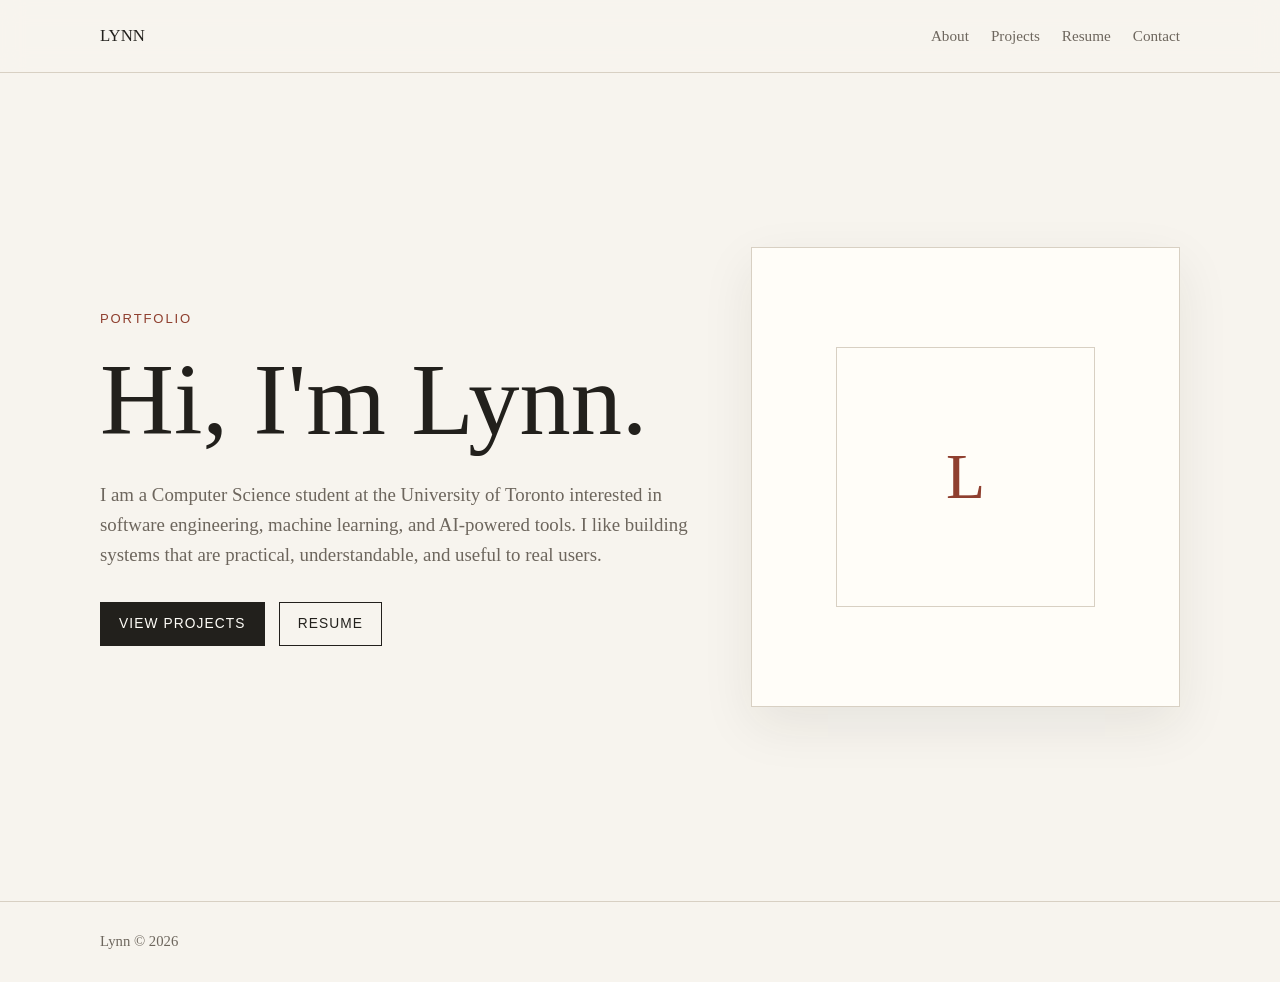
==== index.html @ ac69e5c9 "Initial portfolio site" ====
<!doctype html>
<html lang="en">
  <head>
    <meta charset="utf-8">
    <meta name="viewport" content="width=device-width, initial-scale=1">
    <title>Lynn | Portfolio</title>
    <link rel="stylesheet" href="styles.css">
  </head>
  <body>
    <header class="site-header">
      <nav class="site-shell nav" aria-label="Main navigation">
        <a class="brand" href="index.html">Lynn</a>
        <div class="nav-links">
          <a href="about.html">About</a>
          <a href="projects.html">Projects</a>
          <a href="resume.html">Resume</a>
          <a href="contact.html">Contact</a>
        </div>
      </nav>
    </header>

    <main class="site-shell hero">
      <section>
        <p class="eyebrow">Portfolio</p>
        <h1>Hi, I'm Lynn.</h1>
        <p class="lead">
          I am a Computer Science student at the University of Toronto interested in software
          engineering, machine learning, and AI-powered tools. I like building systems that are
          practical, understandable, and useful to real users.
        </p>
        <div class="hero-actions">
          <a class="button primary" href="projects.html">View Projects</a>
          <a class="button" href="resume.html">Resume</a>
        </div>
      </section>

      <aside class="portrait-panel" aria-label="Personal mark">
        <div class="portrait-mark">L</div>
      </aside>
    </main>

    <footer class="site-footer">
      <div class="site-shell">Lynn © 2026</div>
    </footer>
  </body>
</html>
---- styles.css ----
:root {
  --bg: #f7f4ee;
  --paper: #fffdf8;
  --ink: #22201c;
  --muted: #6d665d;
  --line: #d8d0c3;
  --accent: #8f3f2f;
  --accent-soft: #ead6ce;
  --shadow: 0 18px 50px rgba(34, 32, 28, 0.08);
}

* {
  box-sizing: border-box;
}

html {
  scroll-behavior: smooth;
}

body {
  margin: 0;
  background: var(--bg);
  color: var(--ink);
  font-family: Georgia, "Times New Roman", serif;
  line-height: 1.6;
}

a {
  color: inherit;
  text-decoration: none;
}

a:hover {
  color: var(--accent);
}

.site-shell {
  width: min(1080px, calc(100% - 40px));
  margin: 0 auto;
}

.site-header {
  border-bottom: 1px solid var(--line);
  background: rgba(247, 244, 238, 0.88);
  position: sticky;
  top: 0;
  z-index: 10;
  backdrop-filter: blur(12px);
}

.nav {
  display: flex;
  align-items: center;
  justify-content: space-between;
  min-height: 72px;
  gap: 24px;
}

.brand {
  font-size: 1.05rem;
  letter-spacing: 0;
  text-transform: uppercase;
}

.nav-links {
  display: flex;
  align-items: center;
  gap: 22px;
  color: var(--muted);
  font-size: 0.95rem;
}

.nav-links a[aria-current="page"] {
  color: var(--ink);
  border-bottom: 1px solid var(--accent);
}

.hero {
  min-height: calc(100vh - 72px);
  display: grid;
  grid-template-columns: 1fr 0.72fr;
  align-items: center;
  gap: 56px;
  padding: 64px 0 84px;
}

.eyebrow {
  margin: 0 0 16px;
  color: var(--accent);
  font-size: 0.82rem;
  letter-spacing: 0.14em;
  text-transform: uppercase;
  font-family: Arial, sans-serif;
}

h1,
h2,
h3 {
  line-height: 1.08;
  font-weight: 500;
  margin: 0;
}

h1 {
  font-size: clamp(3rem, 8vw, 6.7rem);
}

h2 {
  font-size: clamp(2rem, 4vw, 3.4rem);
}

h3 {
  font-size: 1.35rem;
}

p {
  margin: 0;
}

.lead {
  max-width: 620px;
  margin-top: 24px;
  color: var(--muted);
  font-size: 1.18rem;
}

.hero-actions,
.button-row {
  display: flex;
  flex-wrap: wrap;
  gap: 14px;
  margin-top: 32px;
}

.button {
  display: inline-flex;
  align-items: center;
  justify-content: center;
  min-height: 44px;
  padding: 10px 18px;
  border: 1px solid var(--ink);
  font-family: Arial, sans-serif;
  font-size: 0.86rem;
  text-transform: uppercase;
  letter-spacing: 0.08em;
}

.button.primary {
  background: var(--ink);
  color: var(--paper);
}

.button:hover {
  border-color: var(--accent);
}

.portrait-panel {
  border: 1px solid var(--line);
  background: var(--paper);
  min-height: 460px;
  display: grid;
  place-items: center;
  box-shadow: var(--shadow);
  padding: 28px;
}

.portrait-mark {
  width: min(280px, 70%);
  aspect-ratio: 1;
  border: 1px solid var(--line);
  display: grid;
  place-items: center;
  color: var(--accent);
  font-size: 4rem;
}

.page {
  padding: 74px 0 96px;
}

.page-header {
  padding: 56px 0 46px;
  border-bottom: 1px solid var(--line);
}

.page-header p {
  max-width: 700px;
  margin-top: 18px;
  color: var(--muted);
  font-size: 1.12rem;
}

.section {
  padding: 58px 0;
  border-bottom: 1px solid var(--line);
}

.section:last-child {
  border-bottom: 0;
}

.section-grid {
  display: grid;
  grid-template-columns: 220px 1fr;
  gap: 54px;
}

.section-label {
  color: var(--accent);
  font-family: Arial, sans-serif;
  font-size: 0.78rem;
  letter-spacing: 0.14em;
  text-transform: uppercase;
}

.body-copy {
  max-width: 760px;
  color: var(--muted);
  font-size: 1.08rem;
}

.body-copy p + p {
  margin-top: 18px;
}

.list {
  display: grid;
  gap: 14px;
  padding: 0;
  margin: 0;
  list-style: none;
}

.list li {
  padding-bottom: 14px;
  border-bottom: 1px solid var(--line);
}

.project-list {
  display: grid;
  gap: 24px;
}

.project-card {
  display: grid;
  grid-template-columns: 1fr auto;
  gap: 28px;
  padding: 28px;
  border: 1px solid var(--line);
  background: var(--paper);
}

.project-card p {
  margin-top: 10px;
  color: var(--muted);
}

.tags {
  display: flex;
  flex-wrap: wrap;
  gap: 8px;
  margin-top: 18px;
}

.tag {
  border: 1px solid var(--line);
  padding: 4px 9px;
  color: var(--muted);
  font-family: Arial, sans-serif;
  font-size: 0.78rem;
}

.project-link {
  color: var(--accent);
  font-family: Arial, sans-serif;
  font-size: 0.8rem;
  letter-spacing: 0.1em;
  text-transform: uppercase;
  white-space: nowrap;
}

.contact-list {
  display: grid;
  gap: 18px;
  max-width: 620px;
}

.contact-item {
  display: grid;
  grid-template-columns: 120px 1fr;
  gap: 24px;
  padding-bottom: 18px;
  border-bottom: 1px solid var(--line);
}

.contact-item span {
  color: var(--muted);
  font-family: Arial, sans-serif;
  font-size: 0.82rem;
  letter-spacing: 0.1em;
  text-transform: uppercase;
}

.contact-item a {
  font-family: Arial, sans-serif;
}

.resume-frame {
  border: 1px solid var(--line);
  background: var(--paper);
  padding: 36px;
  box-shadow: var(--shadow);
}

.resume-frame p {
  color: var(--muted);
  margin-top: 16px;
}

.site-footer {
  border-top: 1px solid var(--line);
  padding: 28px 0;
  color: var(--muted);
  font-size: 0.92rem;
}

@media (max-width: 820px) {
  .site-shell {
    width: min(100% - 28px, 1080px);
  }

  .nav {
    align-items: flex-start;
    flex-direction: column;
    padding: 18px 0;
    gap: 12px;
  }

  .nav-links {
    flex-wrap: wrap;
    gap: 12px 16px;
  }

  .hero {
    min-height: auto;
    grid-template-columns: 1fr;
    padding: 58px 0 68px;
  }

  .portrait-panel {
    min-height: 280px;
  }

  .section-grid,
  .project-card,
  .contact-item {
    grid-template-columns: 1fr;
    gap: 18px;
  }
}
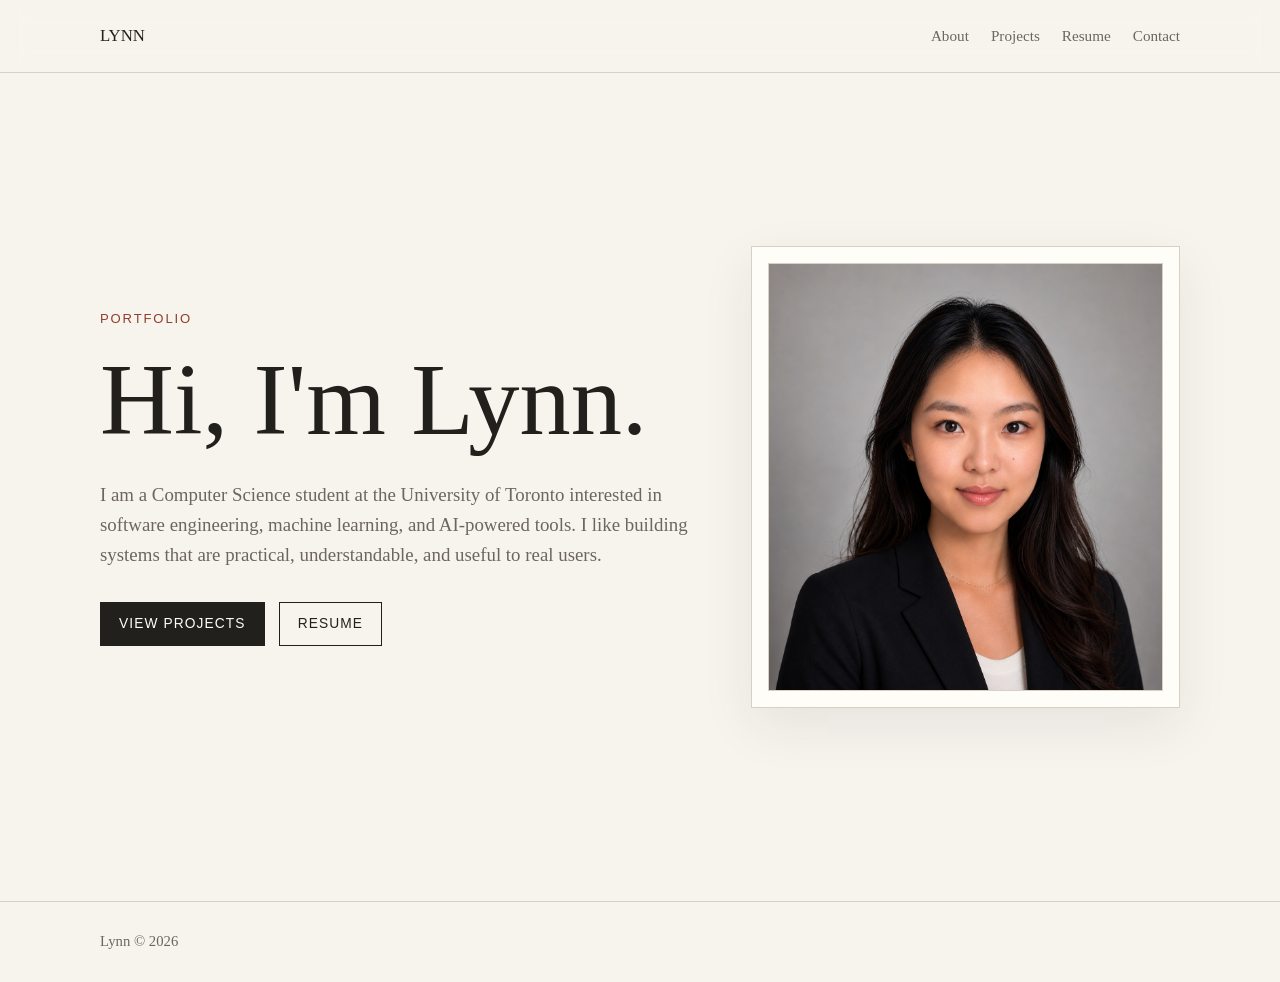
==== commit a767b239: "Update portfolio content and headshot" ====
--- a/index.html
+++ b/index.html
@@ -34,13 +34,13 @@
         </div>
       </section>
 
-      <aside class="portrait-panel" aria-label="Personal mark">
-        <div class="portrait-mark">L</div>
+      <aside class="portrait-panel" aria-label="Portrait of Lynn">
+        <img class="portrait-image" src="assets/headshot.png" alt="Lynn Fang">
       </aside>
     </main>
 
     <footer class="site-footer">
-      <div class="site-shell">Lynn © 2026</div>
+      <div class="site-shell">Lynn &copy; 2026</div>
     </footer>
   </body>
 </html>
--- a/styles.css
+++ b/styles.css
@@ -161,17 +161,34 @@
   display: grid;
   place-items: center;
   box-shadow: var(--shadow);
-  padding: 28px;
-}
-
-.portrait-mark {
-  width: min(280px, 70%);
-  aspect-ratio: 1;
-  border: 1px solid var(--line);
-  display: grid;
-  place-items: center;
-  color: var(--accent);
-  font-size: 4rem;
+  overflow: hidden;
+  padding: 16px;
+}
+
+.portrait-image {
+  width: 100%;
+  height: 100%;
+  min-height: 428px;
+  border: 1px solid var(--line);
+  object-fit: cover;
+  object-position: center top;
+}
+
+.about-profile {
+  display: grid;
+  grid-template-columns: minmax(0, 1fr) 220px;
+  align-items: start;
+  gap: 34px;
+}
+
+.profile-photo {
+  width: 100%;
+  aspect-ratio: 4 / 5;
+  border: 1px solid var(--line);
+  background: var(--paper);
+  box-shadow: var(--shadow);
+  object-fit: cover;
+  object-position: center top;
 }
 
 .page {
@@ -305,6 +322,27 @@
   font-family: Arial, sans-serif;
 }
 
+.skill-grid {
+  display: grid;
+  grid-template-columns: repeat(2, minmax(0, 1fr));
+  gap: 18px;
+}
+
+.skill-card {
+  border: 1px solid var(--line);
+  background: var(--paper);
+  padding: 24px;
+}
+
+.skill-card h2 {
+  font-size: 1.25rem;
+}
+
+.skill-card p {
+  margin-top: 10px;
+  color: var(--muted);
+}
+
 .resume-frame {
   border: 1px solid var(--line);
   background: var(--paper);
@@ -351,10 +389,26 @@
     min-height: 280px;
   }
 
+  .portrait-image {
+    min-height: 320px;
+  }
+
   .section-grid,
   .project-card,
   .contact-item {
     grid-template-columns: 1fr;
     gap: 18px;
   }
-}
+
+  .about-profile {
+    grid-template-columns: 1fr;
+  }
+
+  .profile-photo {
+    max-width: 240px;
+  }
+
+  .skill-grid {
+    grid-template-columns: 1fr;
+  }
+}
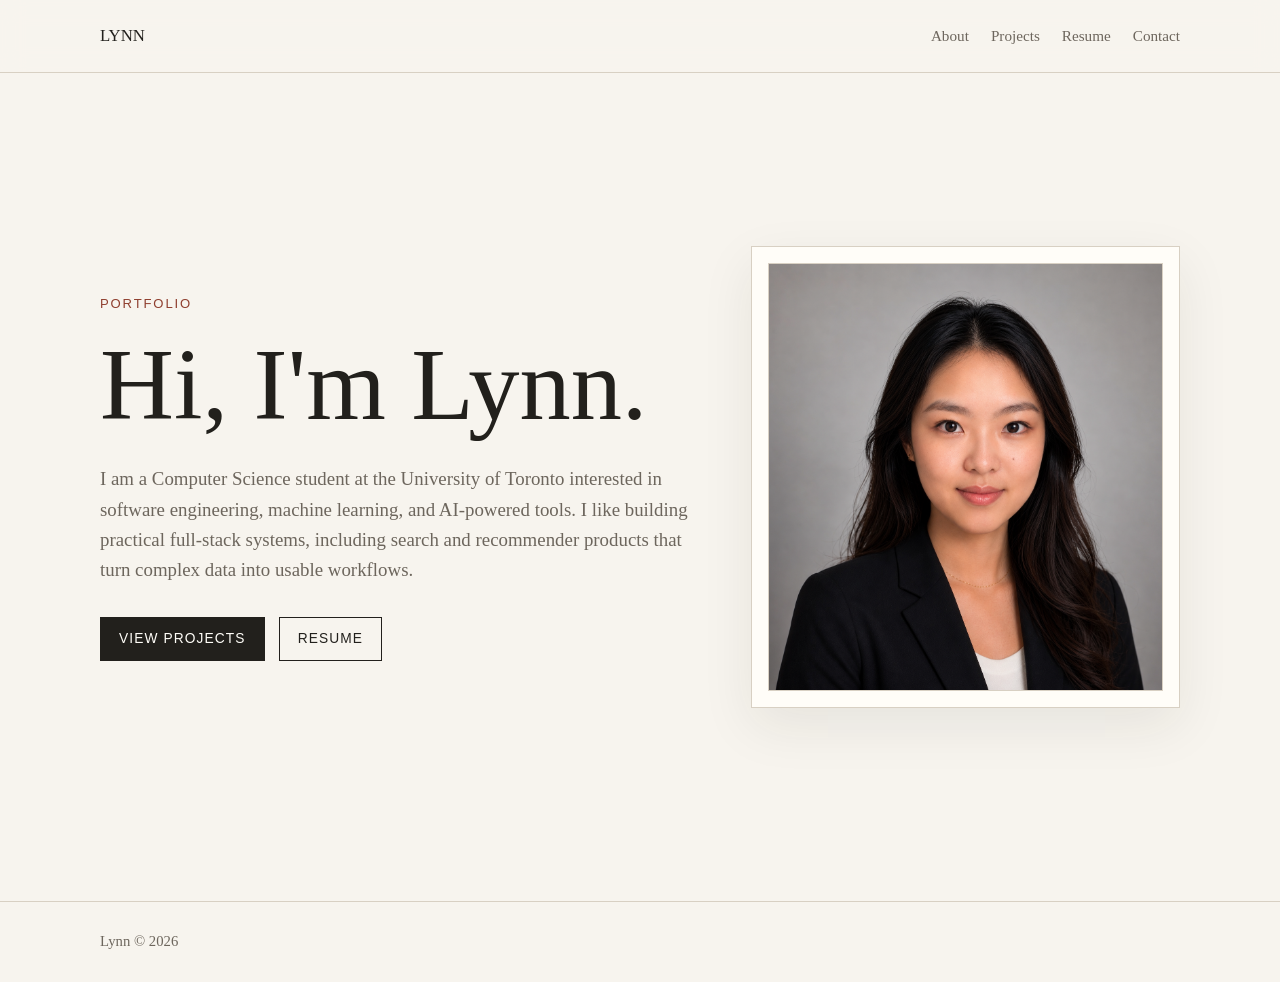
==== commit 17820c0d: "Add ResearchPath to portfolio" ====
--- a/index.html
+++ b/index.html
@@ -4,7 +4,7 @@
     <meta charset="utf-8">
     <meta name="viewport" content="width=device-width, initial-scale=1">
     <title>Lynn | Portfolio</title>
-    <link rel="stylesheet" href="styles.css">
+    <link rel="stylesheet" href="styles.css?v=20260614">
   </head>
   <body>
     <header class="site-header">
@@ -25,8 +25,9 @@
         <h1>Hi, I'm Lynn.</h1>
         <p class="lead">
           I am a Computer Science student at the University of Toronto interested in software
-          engineering, machine learning, and AI-powered tools. I like building systems that are
-          practical, understandable, and useful to real users.
+          engineering, machine learning, and AI-powered tools. I like building practical full-stack
+          systems, including search and recommender products that turn complex data into usable
+          workflows.
         </p>
         <div class="hero-actions">
           <a class="button primary" href="projects.html">View Projects</a>
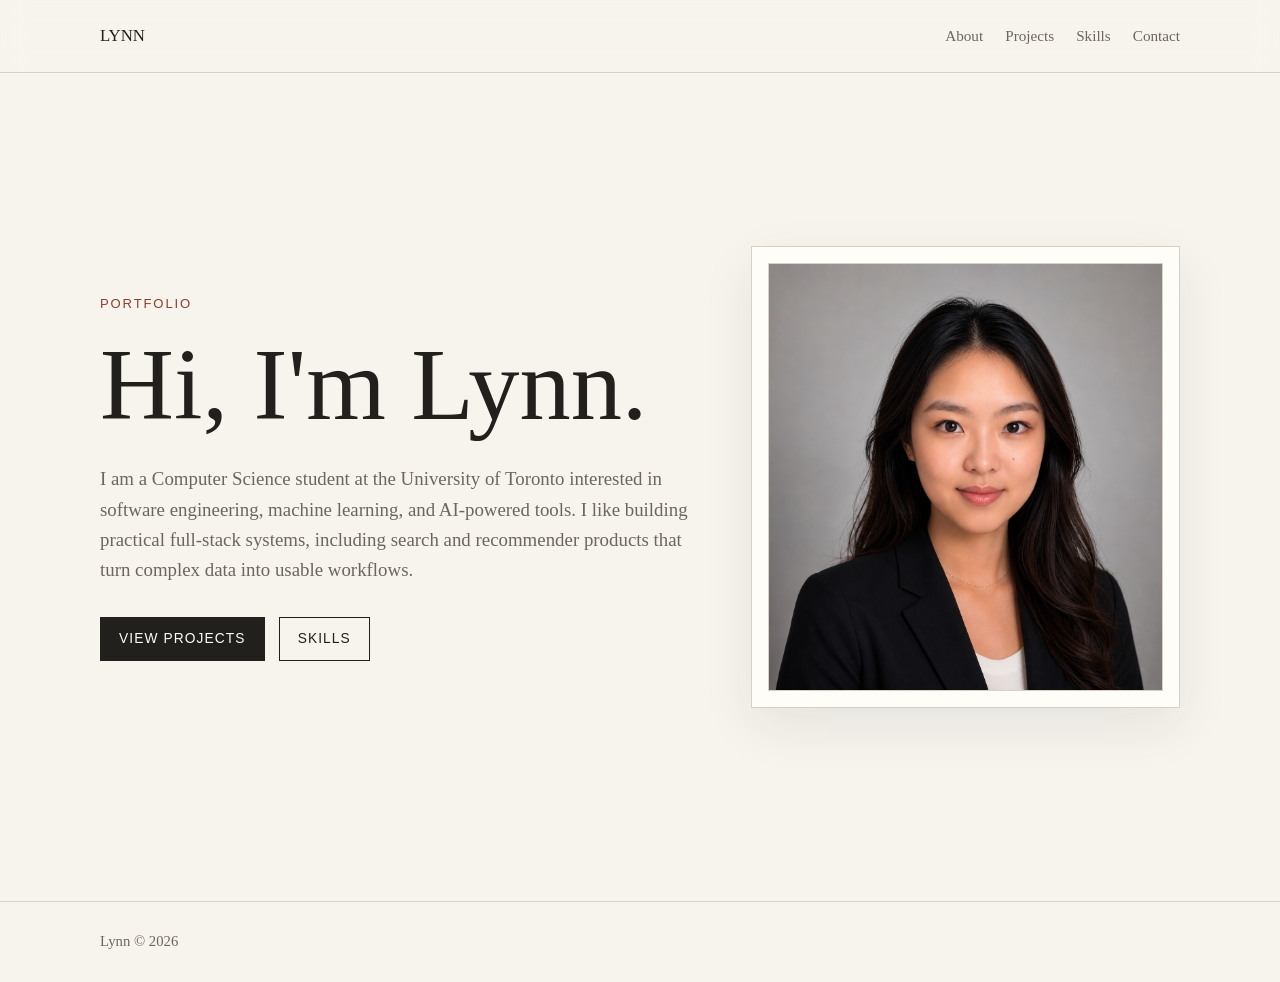
==== commit 73f92736: "Rename resume section to skills" ====
--- a/index.html
+++ b/index.html
@@ -13,7 +13,7 @@
         <div class="nav-links">
           <a href="about.html">About</a>
           <a href="projects.html">Projects</a>
-          <a href="resume.html">Resume</a>
+          <a href="resume.html">Skills</a>
           <a href="contact.html">Contact</a>
         </div>
       </nav>
@@ -31,7 +31,7 @@
         </p>
         <div class="hero-actions">
           <a class="button primary" href="projects.html">View Projects</a>
-          <a class="button" href="resume.html">Resume</a>
+          <a class="button" href="resume.html">Skills</a>
         </div>
       </section>
 
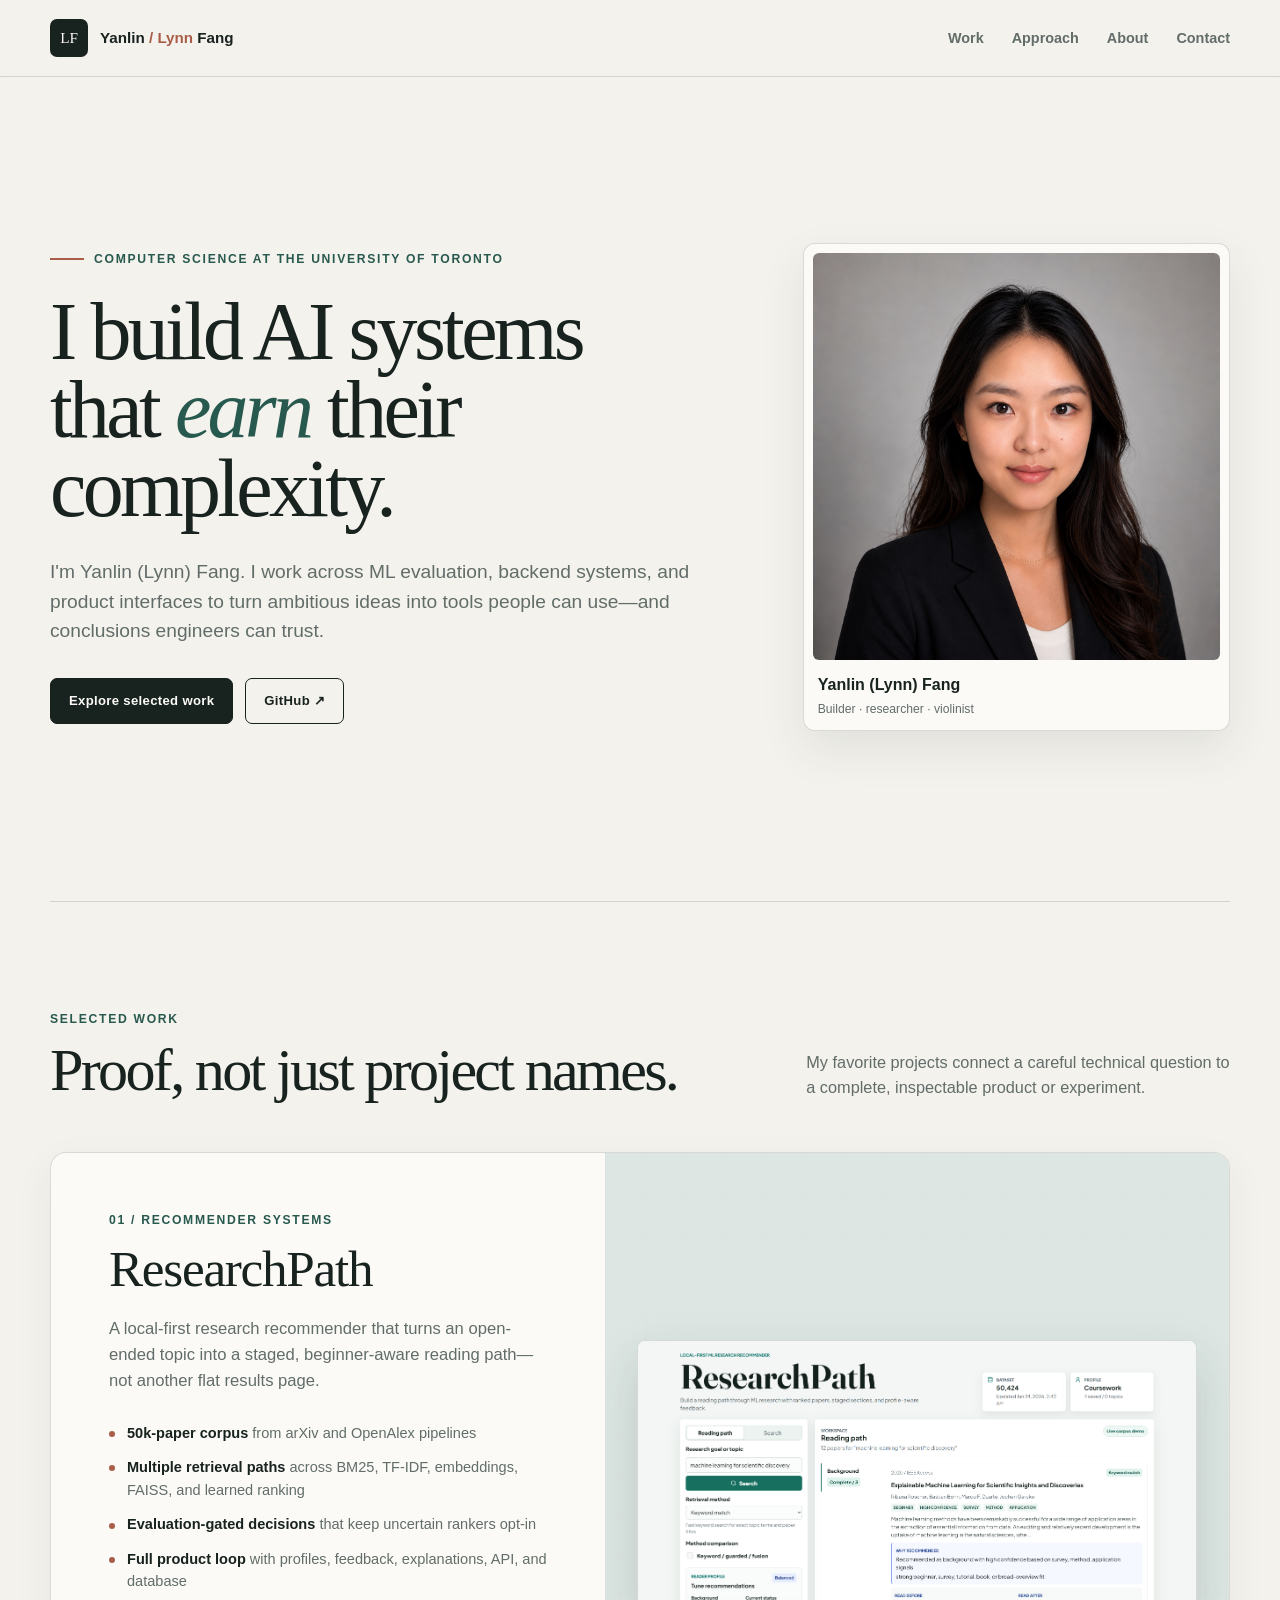
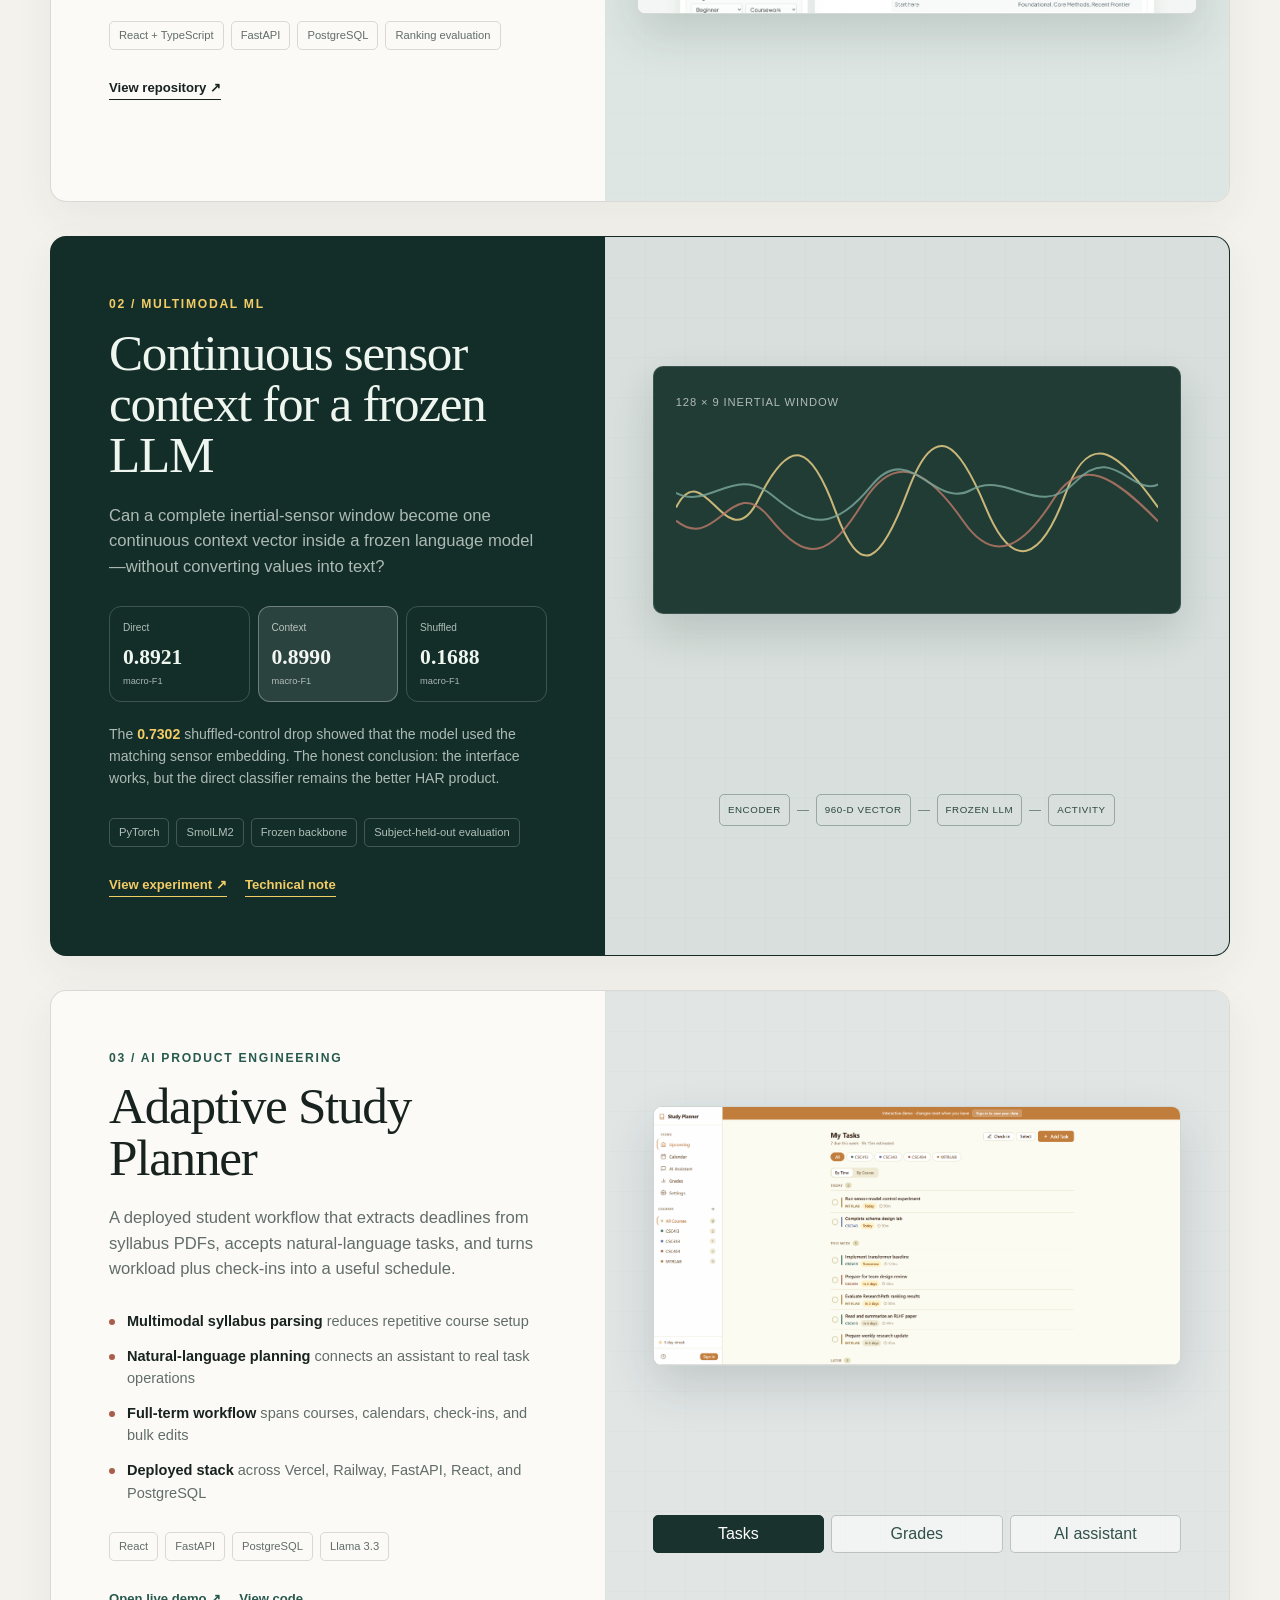
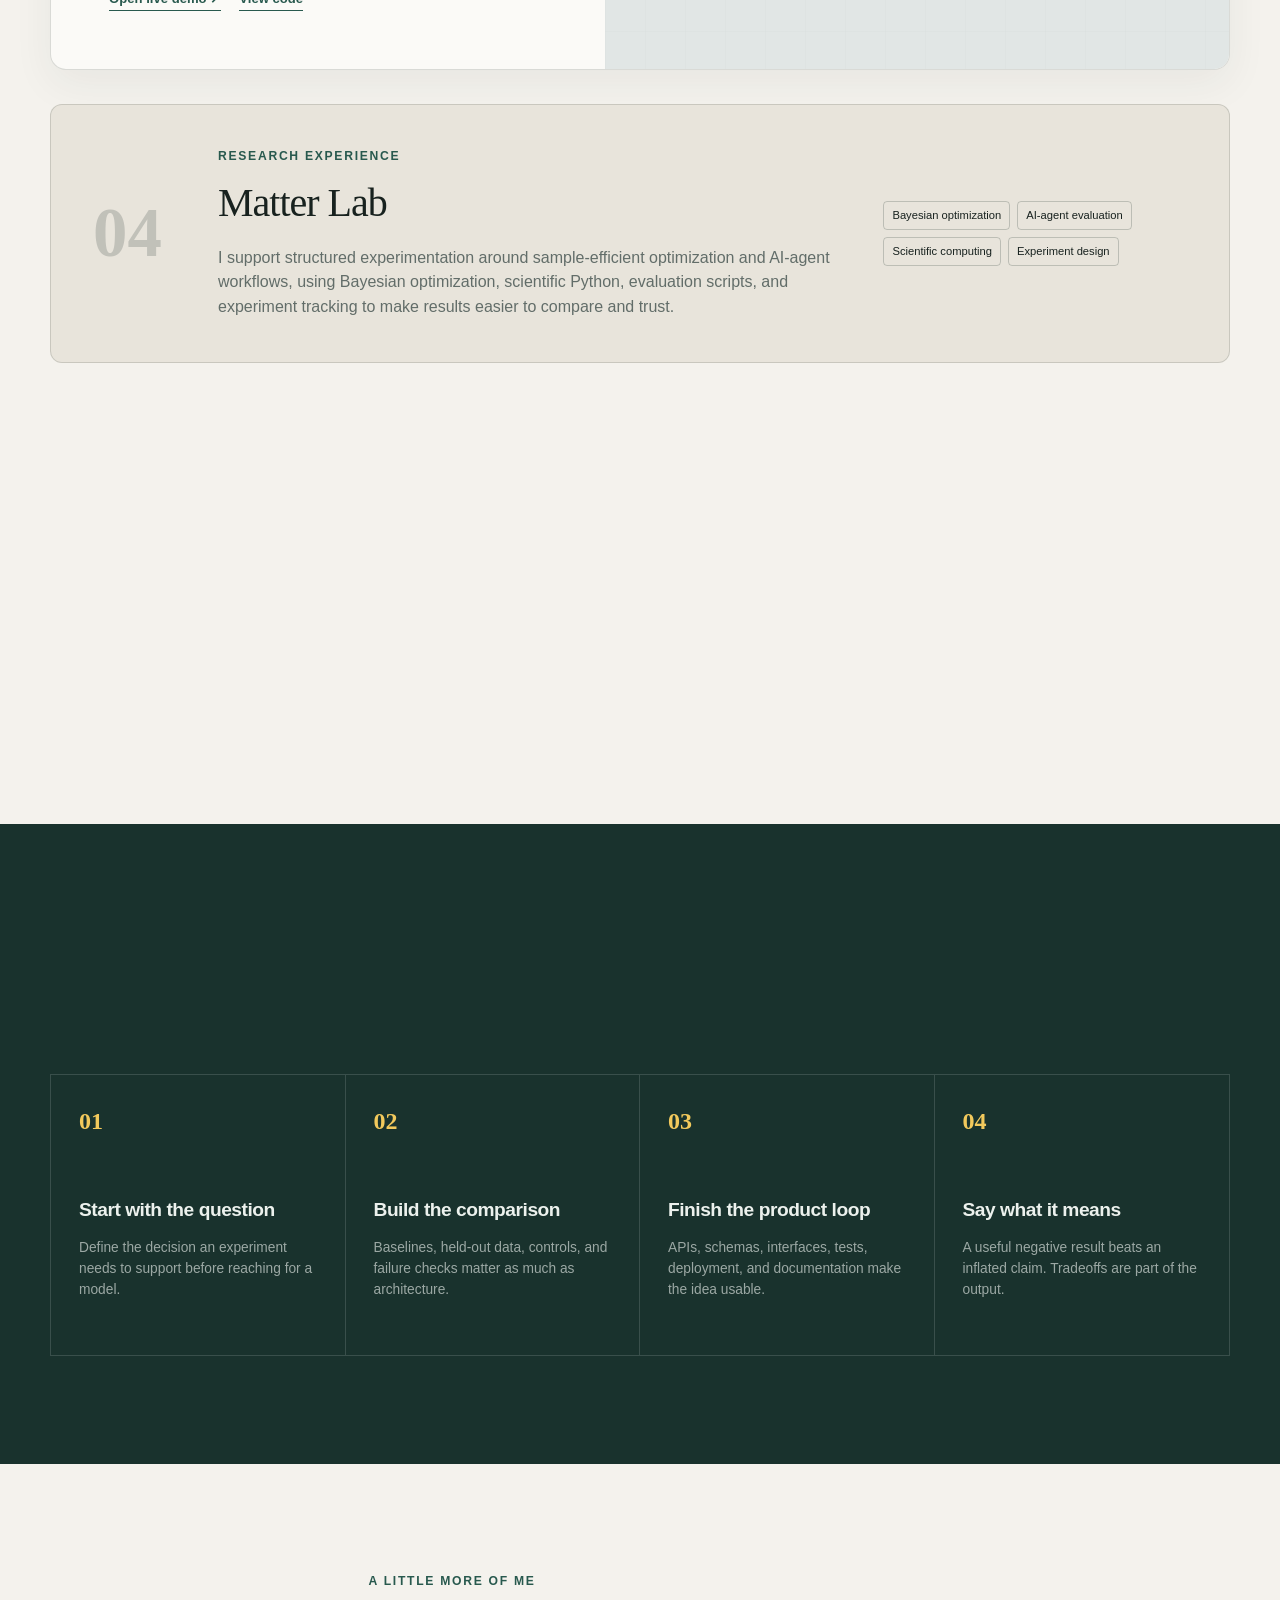
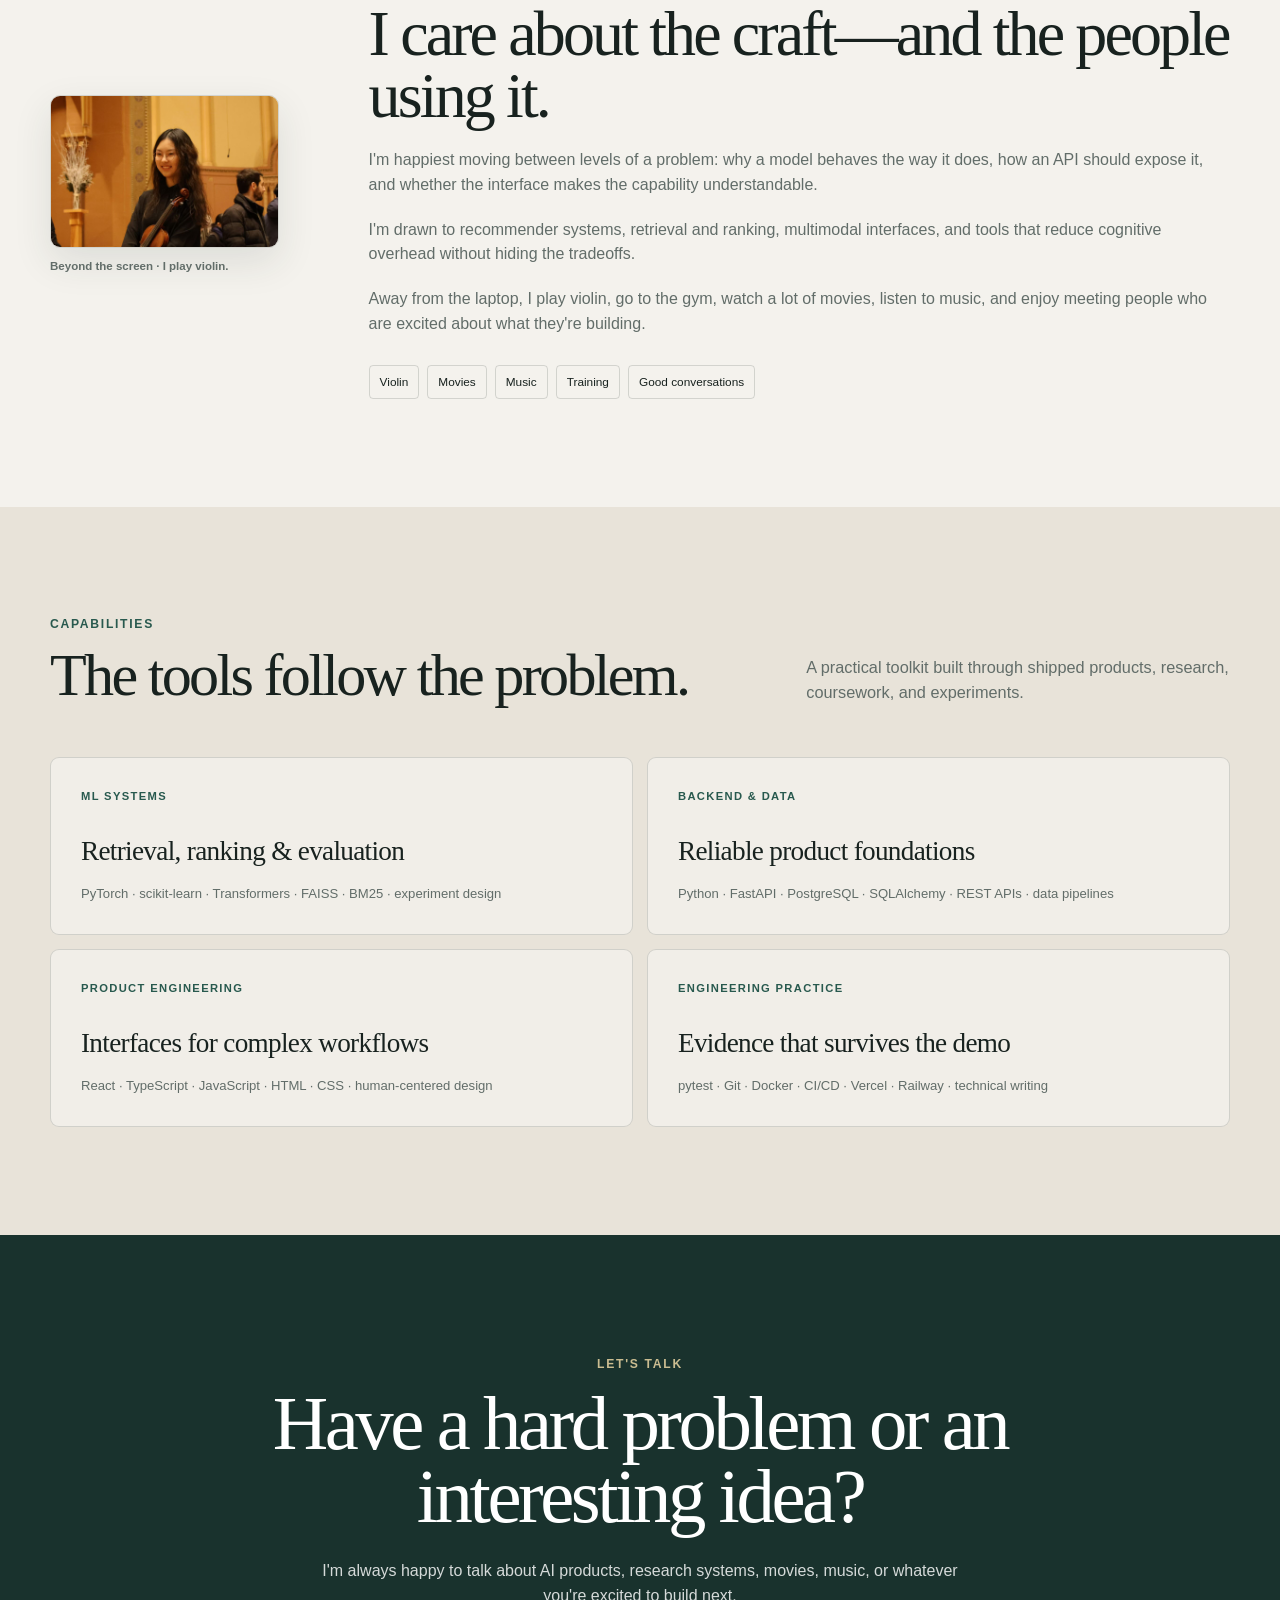
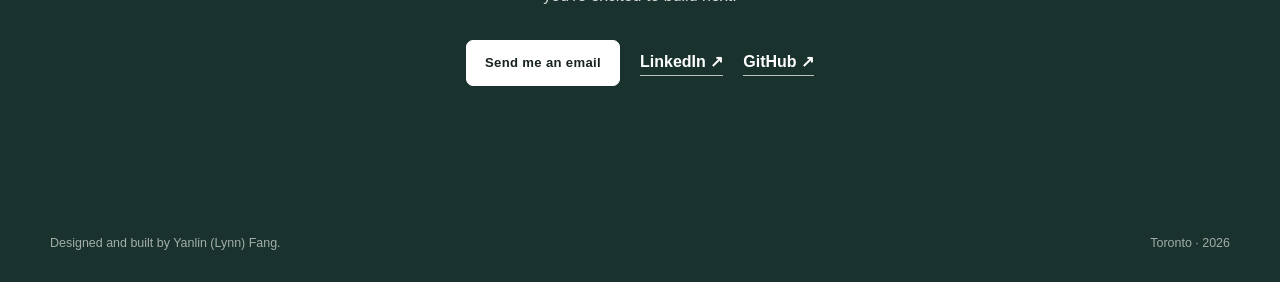
==== commit c3564146: "Refresh portfolio with real project demos" ====
--- a/index.html
+++ b/index.html
@@ -3,45 +3,102 @@
   <head>
     <meta charset="utf-8">
     <meta name="viewport" content="width=device-width, initial-scale=1">
-    <title>Lynn | Portfolio</title>
-    <link rel="stylesheet" href="styles.css?v=20260614">
+    <meta name="description" content="Yanlin (Lynn) Fang builds evaluated AI systems, recommender products, and thoughtful full-stack tools.">
+    <meta name="theme-color" content="#f4f2ed">
+    <meta property="og:title" content="Yanlin (Lynn) Fang | ML systems &amp; product engineering">
+    <meta property="og:description" content="Selected work across recommender systems, continuous sensor interfaces, AI products, and research.">
+    <title>Yanlin (Lynn) Fang | ML systems &amp; product engineering</title>
+    <link rel="icon" href="data:image/svg+xml,<svg xmlns=%22http://www.w3.org/2000/svg%22 viewBox=%220 0 100 100%22><rect width=%22100%22 height=%22100%22 rx=%2224%22 fill=%22%2312231f%22/><text x=%2250%22 y=%2267%22 text-anchor=%22middle%22 font-size=%2252%22 fill=%22%23fbfaf6%22 font-family=%22Georgia%22>LF</text></svg>">
+    <link rel="stylesheet" href="portfolio-v2.css?v=20260827">
+    <script src="script.js?v=20260827" defer></script>
   </head>
-  <body>
-    <header class="site-header">
-      <nav class="site-shell nav" aria-label="Main navigation">
-        <a class="brand" href="index.html">Lynn</a>
-        <div class="nav-links">
-          <a href="about.html">About</a>
-          <a href="projects.html">Projects</a>
-          <a href="resume.html">Skills</a>
-          <a href="contact.html">Contact</a>
-        </div>
+  <body class="portfolio-v2">
+    <a class="pf-skip" href="#main-content">Skip to content</a>
+    <header class="pf-header">
+      <nav class="pf-shell pf-nav" aria-label="Main navigation">
+        <a class="pf-brand" href="#top" aria-label="Yanlin Fang, home"><b>LF</b><span>Yanlin <i>/ Lynn</i> Fang</span></a>
+        <button class="pf-menu" type="button" aria-expanded="false" aria-controls="pf-links" aria-label="Open navigation"><span></span><span></span></button>
+        <div class="pf-links" id="pf-links"><a href="#work">Work</a><a href="#approach">Approach</a><a href="#about">About</a><a href="#contact">Contact</a></div>
       </nav>
     </header>
 
-    <main class="site-shell hero">
-      <section>
-        <p class="eyebrow">Portfolio</p>
-        <h1>Hi, I'm Lynn.</h1>
-        <p class="lead">
-          I am a Computer Science student at the University of Toronto interested in software
-          engineering, machine learning, and AI-powered tools. I like building practical full-stack
-          systems, including search and recommender products that turn complex data into usable
-          workflows.
-        </p>
-        <div class="hero-actions">
-          <a class="button primary" href="projects.html">View Projects</a>
-          <a class="button" href="resume.html">Skills</a>
+    <main id="main-content">
+      <section class="pf-shell pf-hero" id="top">
+        <div class="pf-hero-copy pf-reveal">
+          <p class="pf-kicker"><span></span> Computer Science at the University of Toronto</p>
+          <h1>I build AI systems that <em>earn</em> their complexity.</h1>
+          <p class="pf-lead">I&apos;m Yanlin (Lynn) Fang. I work across ML evaluation, backend systems, and product interfaces to turn ambitious ideas into tools people can use—and conclusions engineers can trust.</p>
+          <div class="pf-actions"><a class="pf-button pf-primary" href="#work">Explore selected work</a><a class="pf-button" href="https://github.com/LynnFang00" target="_blank" rel="noreferrer">GitHub ↗</a></div>
         </div>
+        <aside class="pf-portrait pf-reveal">
+          <div class="pf-photo-wrap"><img src="assets/headshot.png" alt="Yanlin (Lynn) Fang" width="1254" height="1254"><div><strong>Yanlin (Lynn) Fang</strong><span>Builder · researcher · violinist</span></div></div>
+        </aside>
       </section>
 
-      <aside class="portrait-panel" aria-label="Portrait of Lynn">
-        <img class="portrait-image" src="assets/headshot.png" alt="Lynn Fang">
-      </aside>
+      <section class="pf-shell pf-section" id="work">
+        <header class="pf-section-head pf-reveal"><div><p>Selected work</p><h2>Proof, not just project names.</h2></div><span>My favorite projects connect a careful technical question to a complete, inspectable product or experiment.</span></header>
+
+        <div class="pf-work">
+          <article class="pf-project pf-reveal">
+            <div class="pf-project-copy">
+              <p class="pf-index">01 / Recommender systems</p><h3>ResearchPath</h3>
+              <p class="pf-summary">A local-first research recommender that turns an open-ended topic into a staged, beginner-aware reading path—not another flat results page.</p>
+              <ul><li><b>50k-paper corpus</b> from arXiv and OpenAlex pipelines</li><li><b>Multiple retrieval paths</b> across BM25, TF-IDF, embeddings, FAISS, and learned ranking</li><li><b>Evaluation-gated decisions</b> that keep uncertain rankers opt-in</li><li><b>Full product loop</b> with profiles, feedback, explanations, API, and database</li></ul>
+              <div class="pf-tags"><span>React + TypeScript</span><span>FastAPI</span><span>PostgreSQL</span><span>Ranking evaluation</span></div>
+              <a class="pf-project-link" href="https://github.com/LynnFang00/ResearchPath" target="_blank" rel="noreferrer">View repository ↗</a>
+            </div>
+            <div class="pf-visual pf-rp-visual">
+              <a class="pf-rp-shot" href="https://github.com/LynnFang00/ResearchPath" target="_blank" rel="noreferrer" aria-label="View the ResearchPath repository">
+                <img src="assets/screenshots/researchpath-reading-path.png" alt="ResearchPath interface showing a staged reading path for machine learning in scientific discovery" width="2538" height="1234">
+              </a>
+            </div>
+          </article>
+
+          <article class="pf-project pf-project-dark pf-reveal">
+            <div class="pf-project-copy">
+              <p class="pf-index">02 / Multimodal ML</p><h3>Continuous sensor context for a frozen LLM</h3>
+              <p class="pf-summary">Can a complete inertial-sensor window become one continuous context vector inside a frozen language model—without converting values into text?</p>
+              <div class="pf-results"><div><span>Direct</span><b>0.8921</b><small>macro-F1</small></div><div><span>Context</span><b>0.8990</b><small>macro-F1</small></div><div><span>Shuffled</span><b>0.1688</b><small>macro-F1</small></div></div>
+              <p class="pf-insight">The <b>0.7302</b> shuffled-control drop showed that the model used the matching sensor embedding. The honest conclusion: the interface works, but the direct classifier remains the better HAR product.</p>
+              <div class="pf-tags"><span>PyTorch</span><span>SmolLM2</span><span>Frozen backbone</span><span>Subject-held-out evaluation</span></div>
+              <div class="pf-link-row"><a class="pf-project-link" href="https://github.com/LynnFang00/llm-motion-sensor-challenge" target="_blank" rel="noreferrer">View experiment ↗</a><a href="https://github.com/LynnFang00/llm-motion-sensor-challenge/blob/main/TECHNICAL_NOTE.pdf" target="_blank" rel="noreferrer">Technical note</a></div>
+            </div>
+            <div class="pf-visual pf-sensor-visual" aria-hidden="true"><div class="pf-wave"><span>128 × 9 inertial window</span><svg viewBox="0 0 520 170"><path d="M0 88 C30 28 55 148 89 79 S145 18 172 92 S220 150 250 70 S305 18 334 88 S393 147 420 73 S478 30 520 88"></path><path d="M0 102 C44 138 60 48 101 99 S165 142 202 82 S276 54 310 103 S376 128 407 79 S473 55 520 103"></path><path d="M0 72 C35 91 63 41 104 75 S170 114 211 64 S278 91 318 69 S391 102 431 60 S492 76 520 63"></path></svg></div><div class="pf-flow"><span>encoder</span><i></i><span>960-d vector</span><i></i><span>frozen LLM</span><i></i><span>activity</span></div></div>
+          </article>
+
+          <article class="pf-project pf-reveal">
+            <div class="pf-project-copy">
+              <p class="pf-index">03 / AI product engineering</p><h3>Adaptive Study Planner</h3>
+              <p class="pf-summary">A deployed student workflow that extracts deadlines from syllabus PDFs, accepts natural-language tasks, and turns workload plus check-ins into a useful schedule.</p>
+              <ul><li><b>Multimodal syllabus parsing</b> reduces repetitive course setup</li><li><b>Natural-language planning</b> connects an assistant to real task operations</li><li><b>Full-term workflow</b> spans courses, calendars, check-ins, and bulk edits</li><li><b>Deployed stack</b> across Vercel, Railway, FastAPI, React, and PostgreSQL</li></ul>
+              <div class="pf-tags"><span>React</span><span>FastAPI</span><span>PostgreSQL</span><span>Llama 3.3</span></div>
+              <div class="pf-link-row"><a class="pf-project-link" href="https://study-planner-6pe5.vercel.app/?demo=1" target="_blank" rel="noreferrer">Open live demo ↗</a><a href="https://github.com/LynnFang00/study-planner" target="_blank" rel="noreferrer">View code</a></div>
+            </div>
+            <div class="pf-visual pf-planner-visual">
+              <div class="pf-shot-stage"><a href="https://study-planner-6pe5.vercel.app/?demo=1" target="_blank" rel="noreferrer" aria-label="Open the live Study Planner demo"><img id="planner-shot" src="assets/screenshots/study-planner-upcoming.png" alt="Study Planner upcoming-tasks dashboard with a populated CS and ML workload"></a></div>
+              <div class="pf-shot-tabs" role="group" aria-label="Study Planner screenshots">
+                <button type="button" class="pf-shot-tab" data-src="assets/screenshots/study-planner-upcoming.png" data-alt="Study Planner upcoming-tasks dashboard with a populated CS and ML workload" aria-pressed="true">Tasks</button>
+                <button type="button" class="pf-shot-tab" data-src="assets/screenshots/study-planner-grades.png" data-alt="Study Planner grades dashboard with course averages and assessment results" aria-pressed="false">Grades</button>
+                <button type="button" class="pf-shot-tab" data-src="assets/screenshots/study-planner-ai-assistant.png" data-alt="Study Planner AI assistant turning deadlines into a focused study plan" aria-pressed="false">AI assistant</button>
+              </div>
+            </div>
+          </article>
+
+          <article class="pf-research pf-reveal"><b>04</b><div><p class="pf-index">Research experience</p><h3>Matter Lab</h3><p>I support structured experimentation around sample-efficient optimization and AI-agent workflows, using Bayesian optimization, scientific Python, evaluation scripts, and experiment tracking to make results easier to compare and trust.</p></div><aside><span>Bayesian optimization</span><span>AI-agent evaluation</span><span>Scientific computing</span><span>Experiment design</span></aside></article>
+        </div>
+
+        <div class="pf-earlier pf-reveal"><header><p>Earlier explorations</p><span>Projects that taught me to reason about systems before the ML products got larger.</span></header><div><article><small>Java · six-person team</small><h3>Undefined Game Engine</h3><p>Modular architecture, transform systems, scoped variables, refactoring, and code review.</p></article><article><small>Python · graph analysis</small><h3>Movie Connections</h3><p>Interactive exploration of movie graphs with NetworkX, Pandas, and custom structures.</p></article><article><small>Python · adversarial search</small><h3>Connect Five Agent</h3><p>A maintainable game with search-based opponent behavior and complete game logic.</p><a href="https://github.com/LynnFang00/Connect-Five-w-AI-Agent" target="_blank" rel="noreferrer">Repository ↗</a></article></div></div>
+      </section>
+
+      <section class="pf-section pf-approach" id="approach"><div class="pf-shell"><header class="pf-section-head pf-reveal"><div><p>How I work</p><h2>Curiosity with guardrails.</h2></div><span>I like ambitious systems. I like them more when evaluation can tell us whether the extra machinery is helping.</span></header><div class="pf-approach-grid"><article class="pf-reveal"><b>01</b><h3>Start with the question</h3><p>Define the decision an experiment needs to support before reaching for a model.</p></article><article class="pf-reveal"><b>02</b><h3>Build the comparison</h3><p>Baselines, held-out data, controls, and failure checks matter as much as architecture.</p></article><article class="pf-reveal"><b>03</b><h3>Finish the product loop</h3><p>APIs, schemas, interfaces, tests, deployment, and documentation make the idea usable.</p></article><article class="pf-reveal"><b>04</b><h3>Say what it means</h3><p>A useful negative result beats an inflated claim. Tradeoffs are part of the output.</p></article></div></div></section>
+
+      <section class="pf-shell pf-section pf-about" id="about"><div class="pf-about-photo pf-reveal"><img src="assets/violin-photo.jpg" alt="Yanlin Fang holding her violin after a performance" width="1920" height="1280" loading="lazy"><strong>Beyond the screen · I play violin.</strong></div><div class="pf-about-copy pf-reveal"><p class="pf-index">A little more of me</p><h2>I care about the craft—and the people using it.</h2><p>I&apos;m happiest moving between levels of a problem: why a model behaves the way it does, how an API should expose it, and whether the interface makes the capability understandable.</p><p>I&apos;m drawn to recommender systems, retrieval and ranking, multimodal interfaces, and tools that reduce cognitive overhead without hiding the tradeoffs.</p><p>Away from the laptop, I play violin, go to the gym, watch a lot of movies, listen to music, and enjoy meeting people who are excited about what they&apos;re building.</p><div class="pf-personal"><span>Violin</span><span>Movies</span><span>Music</span><span>Training</span><span>Good conversations</span></div></div></section>
+
+      <section class="pf-section pf-capabilities"><div class="pf-shell"><header class="pf-section-head pf-reveal"><div><p>Capabilities</p><h2>The tools follow the problem.</h2></div><span>A practical toolkit built through shipped products, research, coursework, and experiments.</span></header><div class="pf-cap-grid"><article><p>ML systems</p><h3>Retrieval, ranking &amp; evaluation</h3><span>PyTorch · scikit-learn · Transformers · FAISS · BM25 · experiment design</span></article><article><p>Backend &amp; data</p><h3>Reliable product foundations</h3><span>Python · FastAPI · PostgreSQL · SQLAlchemy · REST APIs · data pipelines</span></article><article><p>Product engineering</p><h3>Interfaces for complex workflows</h3><span>React · TypeScript · JavaScript · HTML · CSS · human-centered design</span></article><article><p>Engineering practice</p><h3>Evidence that survives the demo</h3><span>pytest · Git · Docker · CI/CD · Vercel · Railway · technical writing</span></article></div></div></section>
+
+      <section class="pf-contact" id="contact"><div class="pf-shell pf-reveal"><p>Let&apos;s talk</p><h2>Have a hard problem or an interesting idea?</h2><span>I&apos;m always happy to talk about AI products, research systems, movies, music, or whatever you&apos;re excited to build next.</span><div><a class="pf-button pf-primary" href="mailto:lynnfang00@gmail.com">Send me an email</a><a href="https://www.linkedin.com/in/yanlin-fang" target="_blank" rel="noreferrer">LinkedIn ↗</a><a href="https://github.com/LynnFang00" target="_blank" rel="noreferrer">GitHub ↗</a></div></div></section>
     </main>
 
-    <footer class="site-footer">
-      <div class="site-shell">Lynn &copy; 2026</div>
-    </footer>
+    <footer class="pf-footer"><div class="pf-shell"><p>Designed and built by Yanlin (Lynn) Fang.</p><p>Toronto · <span id="current-year">2026</span></p></div></footer>
   </body>
 </html>
--- a/portfolio-v2.css
+++ b/portfolio-v2.css
@@ -0,0 +1,251 @@
+:root {
+  --pf-bg: #f4f2ed;
+  --pf-paper: #fbfaf7;
+  --pf-ink: #18221f;
+  --pf-muted: #626d69;
+  --pf-line: rgba(24, 34, 31, 0.15);
+  --pf-green: #28594e;
+  --pf-green-dark: #19322d;
+  --pf-coral: #a95e4a;
+  --pf-yellow: #c8aa61;
+  --pf-shadow: 0 18px 46px rgba(35, 52, 46, 0.09);
+}
+
+html { scroll-behavior: smooth; }
+.portfolio-v2 { margin: 0; background: var(--pf-bg); color: var(--pf-ink); font-family: "Avenir Next", "Segoe UI", Arial, sans-serif; line-height: 1.55; }
+.portfolio-v2 * { box-sizing: border-box; }
+.portfolio-v2 a { color: inherit; text-decoration: none; }
+.portfolio-v2 button { font: inherit; }
+.portfolio-v2 img { display: block; max-width: 100%; }
+.portfolio-v2 h1, .portfolio-v2 h2, .portfolio-v2 h3, .portfolio-v2 p { margin: 0; }
+.portfolio-v2 h1, .portfolio-v2 h2 { font-family: Georgia, "Times New Roman", serif; font-weight: 400; letter-spacing: -0.045em; }
+.portfolio-v2 h3 { font-weight: 600; letter-spacing: -0.025em; }
+.pf-shell { width: min(1180px, calc(100% - 48px)); margin-inline: auto; }
+.pf-skip { position: fixed; top: 12px; left: 12px; z-index: 100; padding: 10px 14px; background: var(--pf-ink); color: #fff !important; transform: translateY(-160%); }
+.pf-skip:focus { transform: translateY(0); }
+
+.pf-header { position: sticky; top: 0; z-index: 50; border-bottom: 1px solid var(--pf-line); background: rgba(244, 242, 237, 0.92); backdrop-filter: blur(14px); }
+.pf-nav { min-height: 76px; display: flex; align-items: center; justify-content: space-between; gap: 28px; }
+.pf-brand { display: inline-flex; align-items: center; gap: 12px; font-size: 0.95rem; font-weight: 700; }
+.pf-brand b { display: grid; place-items: center; width: 38px; height: 38px; border-radius: 7px; background: var(--pf-ink); color: var(--pf-paper); font-family: Georgia, serif; font-weight: 400; }
+.pf-brand i { color: var(--pf-coral); font-style: normal; }
+.pf-links { display: flex; gap: 28px; font-size: 0.9rem; font-weight: 600; color: var(--pf-muted); }
+.pf-links a { position: relative; padding: 8px 0; }
+.pf-links a::after { content: ""; position: absolute; left: 0; right: 100%; bottom: 2px; height: 2px; background: var(--pf-coral); transition: right 180ms ease; }
+.pf-links a:hover, .pf-links a:focus-visible { color: var(--pf-ink); }
+.pf-links a:hover::after, .pf-links a:focus-visible::after { right: 0; }
+.pf-menu { display: none; border: 0; background: transparent; width: 44px; height: 44px; padding: 11px; }
+.pf-menu span { display: block; height: 2px; margin: 6px 0; background: var(--pf-ink); transition: 180ms ease; }
+
+.pf-hero { min-height: calc(100vh - 76px); padding: 72px 0 76px; display: grid; grid-template-columns: minmax(0, 1.1fr) minmax(360px, 0.72fr); gap: clamp(48px, 8vw, 100px); align-items: center; }
+.pf-kicker, .pf-index, .pf-section-head > div > p, .pf-contact > div > p { color: var(--pf-green); text-transform: uppercase; letter-spacing: 0.14em; font-size: 0.76rem; font-weight: 800; }
+.pf-kicker { display: flex; align-items: center; gap: 10px; }
+.pf-kicker span { width: 34px; height: 2px; background: var(--pf-coral); }
+.pf-hero h1 { margin-top: 24px; max-width: 760px; font-size: clamp(3.5rem, 6.4vw, 6.4rem); line-height: 0.96; }
+.pf-hero h1 em { color: var(--pf-green); font-weight: 400; }
+.pf-lead { max-width: 690px; margin-top: 28px !important; color: var(--pf-muted); font-size: clamp(1.05rem, 1.5vw, 1.25rem); }
+.pf-actions { display: flex; flex-wrap: wrap; gap: 12px; margin-top: 32px; }
+.pf-button { min-height: 46px; display: inline-flex; align-items: center; justify-content: center; padding: 11px 18px; border: 1px solid var(--pf-ink); border-radius: 7px; font-size: 0.82rem; font-weight: 750; letter-spacing: 0.025em; transition: background 180ms ease, color 180ms ease; }
+.pf-button:hover { background: rgba(24,34,31,.05); }
+.pf-primary:hover { background: var(--pf-green-dark); }
+.pf-primary { background: var(--pf-ink); color: var(--pf-paper) !important; }
+.pf-portrait { position: relative; }
+.pf-photo-wrap { position: relative; padding: 9px 9px 11px; border: 1px solid var(--pf-line); border-radius: 12px; background: var(--pf-paper); box-shadow: var(--pf-shadow); }
+.pf-photo-wrap::before { display: none; }
+.pf-photo-wrap img { width: 100%; height: auto; object-fit: contain; border-radius: 6px; filter: saturate(0.96) contrast(1.01); }
+.pf-photo-wrap > div { padding: 13px 5px 1px; color: var(--pf-ink); }
+.pf-photo-wrap strong, .pf-photo-wrap span { display: block; }
+.pf-photo-wrap span { margin-top: 2px; color: var(--pf-muted); font-size: 0.76rem; }
+.pf-section { padding-top: 108px; padding-bottom: 108px; }
+#work { border-top: 1px solid var(--pf-line); }
+.pf-section-head { display: grid; grid-template-columns: 1.25fr .75fr; gap: 50px; align-items: end; margin-bottom: 52px; }
+.pf-section-head h2 { margin-top: 10px; font-size: clamp(2.7rem, 4.7vw, 4.7rem); line-height: 1.02; }
+.pf-section-head > span { color: var(--pf-muted); font-size: 1.02rem; }
+
+.pf-work { display: grid; gap: 34px; }
+.pf-project { min-height: 650px; display: grid; grid-template-columns: .94fr 1.06fr; border: 1px solid var(--pf-line); border-radius: 16px; overflow: hidden; background: var(--pf-paper); box-shadow: 0 14px 42px rgba(35,52,46,.06); }
+.pf-project-copy { padding: clamp(30px, 5vw, 58px); }
+.pf-project h3 { max-width: 620px; margin-top: 13px; font-family: Georgia, serif; font-size: clamp(2.4rem, 4vw, 4rem); font-weight: 400; line-height: 1; }
+.pf-summary { margin-top: 22px !important; color: var(--pf-muted); font-size: 1.04rem; }
+.pf-project ul { display: grid; gap: 12px; margin: 28px 0 0; padding: 0; list-style: none; color: var(--pf-muted); font-size: 0.91rem; }
+.pf-project li { position: relative; padding-left: 18px; }
+.pf-project li::before { content: ""; position: absolute; left: 0; top: .64em; width: 6px; height: 6px; border-radius: 50%; background: var(--pf-coral); }
+.pf-project li b { color: var(--pf-ink); }
+.pf-tags { display: flex; flex-wrap: wrap; gap: 7px; margin-top: 28px; }
+.pf-tags span { padding: 5px 9px; border: 1px solid var(--pf-line); border-radius: 5px; color: var(--pf-muted); font-size: .7rem; }
+.pf-project-link, .pf-link-row > a, .pf-earlier a { display: inline-block; margin-top: 28px; color: var(--pf-green); font-size: .82rem; font-weight: 800; border-bottom: 1px solid currentColor; }
+.pf-link-row { display: flex; flex-wrap: wrap; align-items: baseline; gap: 18px; }
+.pf-visual { position: relative; min-height: 100%; overflow: hidden; display: grid; place-items: center; padding: 48px; background: var(--pf-green-dark); }
+.pf-visual::before { content: ""; position: absolute; inset: 0; opacity: .1; background-image: linear-gradient(rgba(255,255,255,.12) 1px, transparent 1px), linear-gradient(90deg, rgba(255,255,255,.12) 1px, transparent 1px); background-size: 40px 40px; }
+.pf-browser { position: relative; z-index: 1; width: min(100%, 520px); border: 1px solid rgba(255,255,255,.2); border-radius: 10px; background: #f8f7f2; box-shadow: 0 22px 52px rgba(0,0,0,.24); overflow: hidden; }
+.pf-browser header { height: 38px; display: flex; align-items: center; gap: 6px; padding: 0 13px; background: #e6e9e2; color: #748078; font-size: .6rem; }
+.pf-browser header i { width: 7px; height: 7px; border-radius: 50%; background: #c4c9c2; }
+.pf-browser header span { margin-left: 8px; }
+.pf-browser section { padding: 18px; border-bottom: 1px solid #d8ddd5; }
+.pf-browser section small, .pf-browser section strong { display: block; }
+.pf-browser section small, .pf-browser footer small { color: #728078; font-size: .62rem; }
+.pf-browser section strong { margin-top: 4px; color: #17332d; font-size: .88rem; }
+.pf-browser button { margin-top: 12px; padding: 8px 11px; border: 0; border-radius: 6px; background: #1d6858; color: #fff; font-size: .62rem; }
+.pf-browser ol { margin: 0; padding: 0 18px; list-style: none; }
+.pf-browser li { display: grid; grid-template-columns: 26px 1fr auto; gap: 8px; align-items: center; padding: 11px 0; border-bottom: 1px solid #e2e4df; color: #17332d; font-size: .7rem; }
+.pf-browser li b { color: #ef6a4b; }
+.pf-browser li em { color: #7a837e; font-size: .58rem; font-style: normal; }
+.pf-browser footer { display: grid; padding: 14px 18px 18px; color: #17332d; }
+.pf-browser footer b { font-family: Georgia, serif; }
+.pf-browser footer span { color: #7a837e; font-size: .58rem; }
+.pf-rp-visual { padding: 32px; background: #dde6e2; }
+.pf-rp-visual::before { background-image: linear-gradient(rgba(25,50,45,.1) 1px, transparent 1px), linear-gradient(90deg, rgba(25,50,45,.1) 1px, transparent 1px); }
+.pf-rp-shot { position: relative; z-index: 1; display: block; width: min(100%, 720px); border: 1px solid rgba(25,50,45,.18); border-radius: 8px; overflow: hidden; background: #fff; box-shadow: 0 20px 48px rgba(28,52,52,.16); transition: transform .2s ease, box-shadow .2s ease; }
+.pf-rp-shot:hover, .pf-rp-shot:focus-visible { transform: translateY(-3px); box-shadow: 0 26px 58px rgba(28,52,52,.22); }
+.pf-rp-shot img { display: block; width: 100%; height: auto; }
+.pf-project-dark { background: #132e29; color: #eff5ef; }
+.pf-project-dark .pf-index, .pf-project-dark .pf-project-link, .pf-project-dark .pf-link-row > a { color: #f3cc65; }
+.pf-project-dark .pf-summary, .pf-project-dark .pf-insight { color: rgba(239,245,239,.7); }
+.pf-project-dark .pf-tags span { color: rgba(239,245,239,.72); border-color: rgba(255,255,255,.2); }
+.pf-results { display: grid; grid-template-columns: repeat(3, 1fr); gap: 8px; margin-top: 26px; }
+.pf-results div { padding: 13px; border: 1px solid rgba(255,255,255,.18); border-radius: 12px; }
+.pf-results div:nth-child(2) { background: rgba(255,255,255,.1); color: #f3f5f2; border-color: rgba(255,255,255,.32); }
+.pf-results span, .pf-results b, .pf-results small { display: block; }
+.pf-results span { font-size: .63rem; opacity: .72; }
+.pf-results b { margin-top: 5px; font-family: Georgia, serif; font-size: 1.35rem; }
+.pf-results small { font-size: .58rem; opacity: .68; }
+.pf-insight { margin-top: 22px !important; font-size: .88rem; }
+.pf-insight b { color: #f3cc65; }
+.pf-sensor-visual { background: #d8dfdc; }
+.pf-sensor-visual::before { background-image: linear-gradient(rgba(25,50,45,.14) 1px, transparent 1px), linear-gradient(90deg, rgba(25,50,45,.14) 1px, transparent 1px); }
+.pf-wave { position: relative; z-index: 1; width: 100%; max-width: 540px; padding: 22px; border: 1px solid rgba(255,255,255,.12); border-radius: 10px; background: #213b35; color: rgba(255,255,255,.65); box-shadow: 0 18px 42px rgba(25,50,45,.16); }
+.pf-wave span { font-size: .7rem; letter-spacing: .08em; text-transform: uppercase; }
+.pf-wave svg { width: 100%; margin-top: 12px; }
+.pf-wave path { fill: none; stroke: #c8b779; stroke-width: 2.2; }
+.pf-wave path:nth-child(2) { stroke: #bc7b68; opacity: .8; }
+.pf-wave path:nth-child(3) { stroke: #7ca99d; opacity: .8; }
+.pf-flow { position: relative; z-index: 1; display: flex; align-items: center; gap: 7px; margin-top: 18px; color: #29463f; font-size: .61rem; text-transform: uppercase; letter-spacing: .06em; }
+.pf-flow span { padding: 7px 8px; border: 1px solid rgba(41,70,63,.36); border-radius: 5px; }
+.pf-flow i { width: 12px; height: 1px; background: rgba(41,70,63,.55); }
+
+.pf-planner-visual { background: #e1e6e5; }
+.pf-planner-visual::before { background-image: linear-gradient(rgba(25,50,45,.12) 1px, transparent 1px), linear-gradient(90deg, rgba(25,50,45,.12) 1px, transparent 1px); }
+.pf-shot-stage { position: relative; z-index: 1; width: min(100%, 620px); border: 1px solid rgba(25,50,45,.2); border-radius: 9px; overflow: hidden; background: #fff; box-shadow: 0 20px 48px rgba(28,52,52,.16); }
+.pf-shot-stage a, .pf-shot-stage img { display: block; width: 100%; }
+.pf-shot-stage img { height: auto; }
+.pf-shot-tabs { position: relative; z-index: 1; width: min(100%, 620px); display: grid; grid-template-columns: repeat(3,1fr); gap: 7px; margin-top: 14px; }
+.pf-shot-tab { min-height: 38px; border: 1px solid rgba(25,50,45,.25); border-radius: 5px; background: rgba(255,255,255,.55); color: #315048; font-size: .7rem; font-weight: 700; cursor: pointer; }
+.pf-shot-tab[aria-pressed="true"] { border-color: var(--pf-green-dark); background: var(--pf-green-dark); color: #fff; }
+.pf-shot-tab:hover, .pf-shot-tab:focus-visible { border-color: var(--pf-green-dark); }
+.pf-research { display: grid; grid-template-columns: 90px 1.35fr .65fr; gap: 35px; align-items: center; padding: 42px; border: 1px solid var(--pf-line); border-radius: 12px; background: #e8e4db; }
+.pf-research > b { font-family: Georgia, serif; font-size: 4.3rem; color: rgba(18,35,31,.18); }
+.pf-research h3 { margin-top: 6px; font-family: Georgia, serif; font-size: 2.5rem; font-weight: 400; }
+.pf-research div > p:last-child { margin-top: 12px; color: var(--pf-muted); }
+.pf-research aside { display: flex; flex-wrap: wrap; gap: 7px; }
+.pf-research aside span { padding: 5px 8px; border: 1px solid rgba(18,35,31,.2); border-radius: 4px; font-size: .7rem; }
+.pf-earlier { margin-top: 92px; }
+.pf-earlier header { display: flex; justify-content: space-between; gap: 30px; margin-bottom: 24px; }
+.pf-earlier header p { color: var(--pf-green); font-size: .76rem; font-weight: 800; text-transform: uppercase; letter-spacing: .14em; }
+.pf-earlier header span { color: var(--pf-muted); font-size: .85rem; }
+.pf-earlier > div { display: grid; grid-template-columns: repeat(3,1fr); border-block: 1px solid var(--pf-line); }
+.pf-earlier article { padding: 28px; border-right: 1px solid var(--pf-line); }
+.pf-earlier article:last-child { border-right: 0; }
+.pf-earlier small { color: var(--pf-green); }
+.pf-earlier h3 { margin-top: 12px; font-size: 1.3rem; }
+.pf-earlier article p { margin-top: 10px; color: var(--pf-muted); font-size: .86rem; }
+.pf-earlier a { margin-top: 14px; }
+
+.pf-approach { color: #ecf1ed; background: var(--pf-green-dark); }
+.pf-approach .pf-section-head > div > p { color: #f2c95c; }
+.pf-approach .pf-section-head > span { color: rgba(236,241,237,.66); }
+.pf-approach-grid { display: grid; grid-template-columns: repeat(4,1fr); border: 1px solid rgba(255,255,255,.14); }
+.pf-approach-grid article { min-height: 280px; padding: 28px; border-right: 1px solid rgba(255,255,255,.14); }
+.pf-approach-grid article:last-child { border-right: 0; }
+.pf-approach-grid b { color: #f2c95c; font-family: Georgia, serif; font-size: 1.5rem; }
+.pf-approach-grid h3 { margin-top: 55px; font-size: 1.2rem; }
+.pf-approach-grid p { margin-top: 12px; color: rgba(236,241,237,.62); font-size: .86rem; }
+
+.pf-about { display: grid; grid-template-columns: .42fr 1.58fr; gap: clamp(42px,7vw,90px); align-items: center; }
+.pf-about-photo { width: min(100%, 270px); }
+.pf-about-photo img { width: 100%; height: auto; border: 1px solid var(--pf-line); border-radius: 10px; box-shadow: 0 14px 38px rgba(35,52,46,.11); }
+.pf-about-photo strong { display: block; margin-top: 10px; color: var(--pf-muted); font-size: .72rem; font-weight: 600; }
+.pf-about-copy h2 { margin-top: 12px; font-size: clamp(2.8rem,5vw,5.2rem); line-height: .98; }
+.pf-about-copy > p:not(.pf-index) { margin-top: 20px; color: var(--pf-muted); font-size: 1rem; }
+.pf-personal { display: flex; flex-wrap: wrap; gap: 8px; margin-top: 28px; }
+.pf-personal span { padding: 7px 10px; border: 1px solid var(--pf-line); border-radius: 4px; font-size: .74rem; }
+.pf-capabilities { background: #e8e3d9; }
+.pf-cap-grid { display: grid; grid-template-columns: repeat(2,1fr); gap: 14px; }
+.pf-cap-grid article { padding: 30px; border: 1px solid var(--pf-line); border-radius: 9px; background: rgba(255,255,255,.4); }
+.pf-cap-grid article > p { color: var(--pf-green); font-size: .7rem; font-weight: 800; text-transform: uppercase; letter-spacing: .12em; }
+.pf-cap-grid h3 { margin-top: 24px; font-family: Georgia,serif; font-size: 1.7rem; font-weight: 400; }
+.pf-cap-grid span { display: block; margin-top: 12px; color: var(--pf-muted); font-size: .82rem; }
+.pf-contact { padding: 120px 0; text-align: center; color: #fff; background: var(--pf-green-dark); }
+.pf-contact > div > p { color: #cbbd91; }
+.pf-contact h2 { max-width: 850px; margin: 14px auto 0; font-size: clamp(3rem,6vw,6.5rem); line-height: .95; }
+.pf-contact > div > span { display: block; max-width: 640px; margin: 25px auto 0; color: rgba(255,255,255,.82); }
+.pf-contact > div > div { display: flex; justify-content: center; align-items: center; flex-wrap: wrap; gap: 20px; margin-top: 32px; }
+.pf-contact .pf-primary { background: #fff; color: var(--pf-ink) !important; border-color: #fff; }
+.pf-contact > div > div > a:not(.pf-button) { font-weight: 700; border-bottom: 1px solid rgba(255,255,255,.7); }
+.pf-footer { padding: 28px 0; color: var(--pf-muted); background: var(--pf-green-dark); }
+.pf-footer > div { display: flex; justify-content: space-between; gap: 20px; color: rgba(255,255,255,.6); font-size: .78rem; }
+
+.js .pf-reveal { opacity: 0; transform: translateY(24px); transition: opacity 600ms ease, transform 600ms ease; }
+.js .pf-reveal.pf-visible { opacity: 1; transform: none; }
+.portfolio-v2 :focus-visible { outline: 3px solid var(--pf-yellow); outline-offset: 4px; }
+
+@media (max-width: 980px) {
+  .pf-hero { grid-template-columns: 1fr .7fr; gap: 36px; }
+  .pf-hero h1 { font-size: clamp(3.5rem,8vw,5.7rem); }
+  .pf-project { grid-template-columns: 1fr; }
+  .pf-project .pf-visual { min-height: 520px; order: -1; }
+  .pf-project-dark .pf-visual { order: 0; }
+  .pf-research { grid-template-columns: 70px 1fr; }
+  .pf-research aside { grid-column: 2; }
+  .pf-approach-grid { grid-template-columns: repeat(2,1fr); }
+  .pf-approach-grid article:nth-child(2) { border-right: 0; }
+  .pf-approach-grid article:nth-child(-n+2) { border-bottom: 1px solid rgba(255,255,255,.14); }
+}
+
+@media (max-width: 720px) {
+  .pf-shell { width: min(100% - 30px, 1180px); }
+  .pf-nav { min-height: 68px; }
+  .pf-brand span { font-size: .82rem; }
+  .pf-menu { display: block; }
+  .pf-links { display: none; position: absolute; left: 15px; right: 15px; top: 62px; padding: 14px; flex-direction: column; gap: 4px; border: 1px solid var(--pf-line); border-radius: 14px; background: var(--pf-paper); box-shadow: var(--pf-shadow); }
+  .pf-links.pf-open { display: flex; }
+  .pf-links a { padding: 11px; }
+  .pf-menu[aria-expanded="true"] span:first-child { transform: translateY(4px) rotate(45deg); }
+  .pf-menu[aria-expanded="true"] span:last-child { transform: translateY(-4px) rotate(-45deg); }
+  .pf-hero { min-height: auto; grid-template-columns: 1fr; padding: 62px 0; }
+  .pf-hero h1 { font-size: clamp(3.4rem,15vw,5.1rem); }
+  .pf-portrait { max-width: 480px; }
+  .pf-section { padding-top: 82px; padding-bottom: 82px; }
+  .pf-section-head { grid-template-columns: 1fr; gap: 22px; }
+  .pf-project { min-height: 0; border-radius: 20px; }
+  .pf-project-copy { padding: 27px 22px 34px; }
+  .pf-project .pf-visual { min-height: 410px; padding: 28px 18px; }
+  .pf-project-dark .pf-visual { order: -1; }
+  .pf-results div { padding: 10px 7px; }
+  .pf-browser { transform: none; }
+  .pf-flow { gap: 4px; }
+  .pf-flow span { padding: 6px 5px; font-size: .52rem; }
+  .pf-shot-tabs { gap: 5px; }
+  .pf-shot-tab { min-height: 36px; font-size: .65rem; }
+  .pf-research { grid-template-columns: 1fr; padding: 28px; }
+  .pf-research > b { font-size: 2.5rem; }
+  .pf-research aside { grid-column: 1; }
+  .pf-earlier header { flex-direction: column; gap: 8px; }
+  .pf-earlier > div { grid-template-columns: 1fr; }
+  .pf-earlier article { border-right: 0; border-bottom: 1px solid var(--pf-line); }
+  .pf-earlier article:last-child { border-bottom: 0; }
+  .pf-approach-grid { grid-template-columns: 1fr; }
+  .pf-approach-grid article { min-height: 220px; border-right: 0; border-bottom: 1px solid rgba(255,255,255,.14); }
+  .pf-approach-grid article:last-child { border-bottom: 0; }
+  .pf-about { grid-template-columns: 1fr; }
+  .pf-about-photo { max-width: 240px; margin-bottom: 12px; }
+  .pf-about-photo strong { right: 5px; }
+  .pf-cap-grid { grid-template-columns: 1fr; }
+  .pf-contact { padding: 90px 0; }
+  .pf-footer > div { flex-direction: column; gap: 5px; }
+}
+
+@media (prefers-reduced-motion: reduce) {
+  html { scroll-behavior: auto; }
+  .js .pf-reveal { opacity: 1; transform: none; transition: none; }
+  .pf-button, .pf-links a::after { transition: none; }
+}
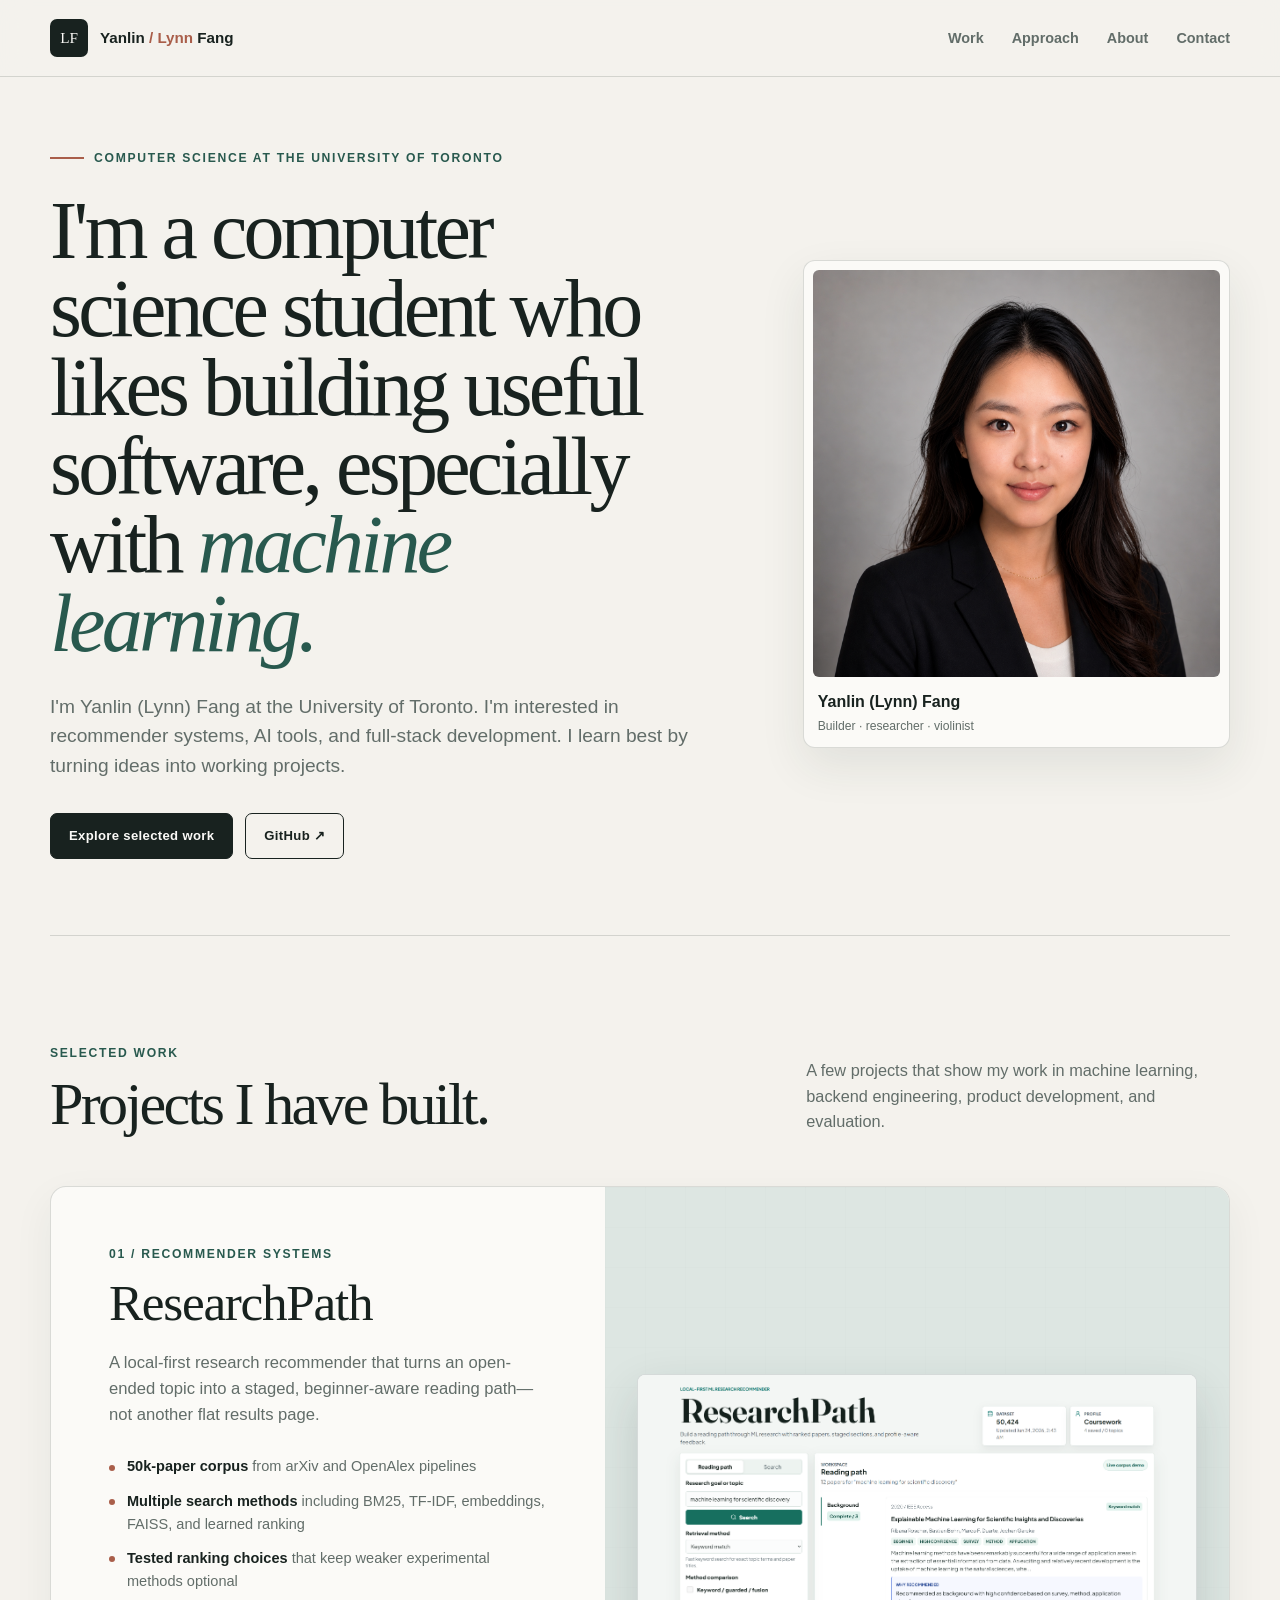
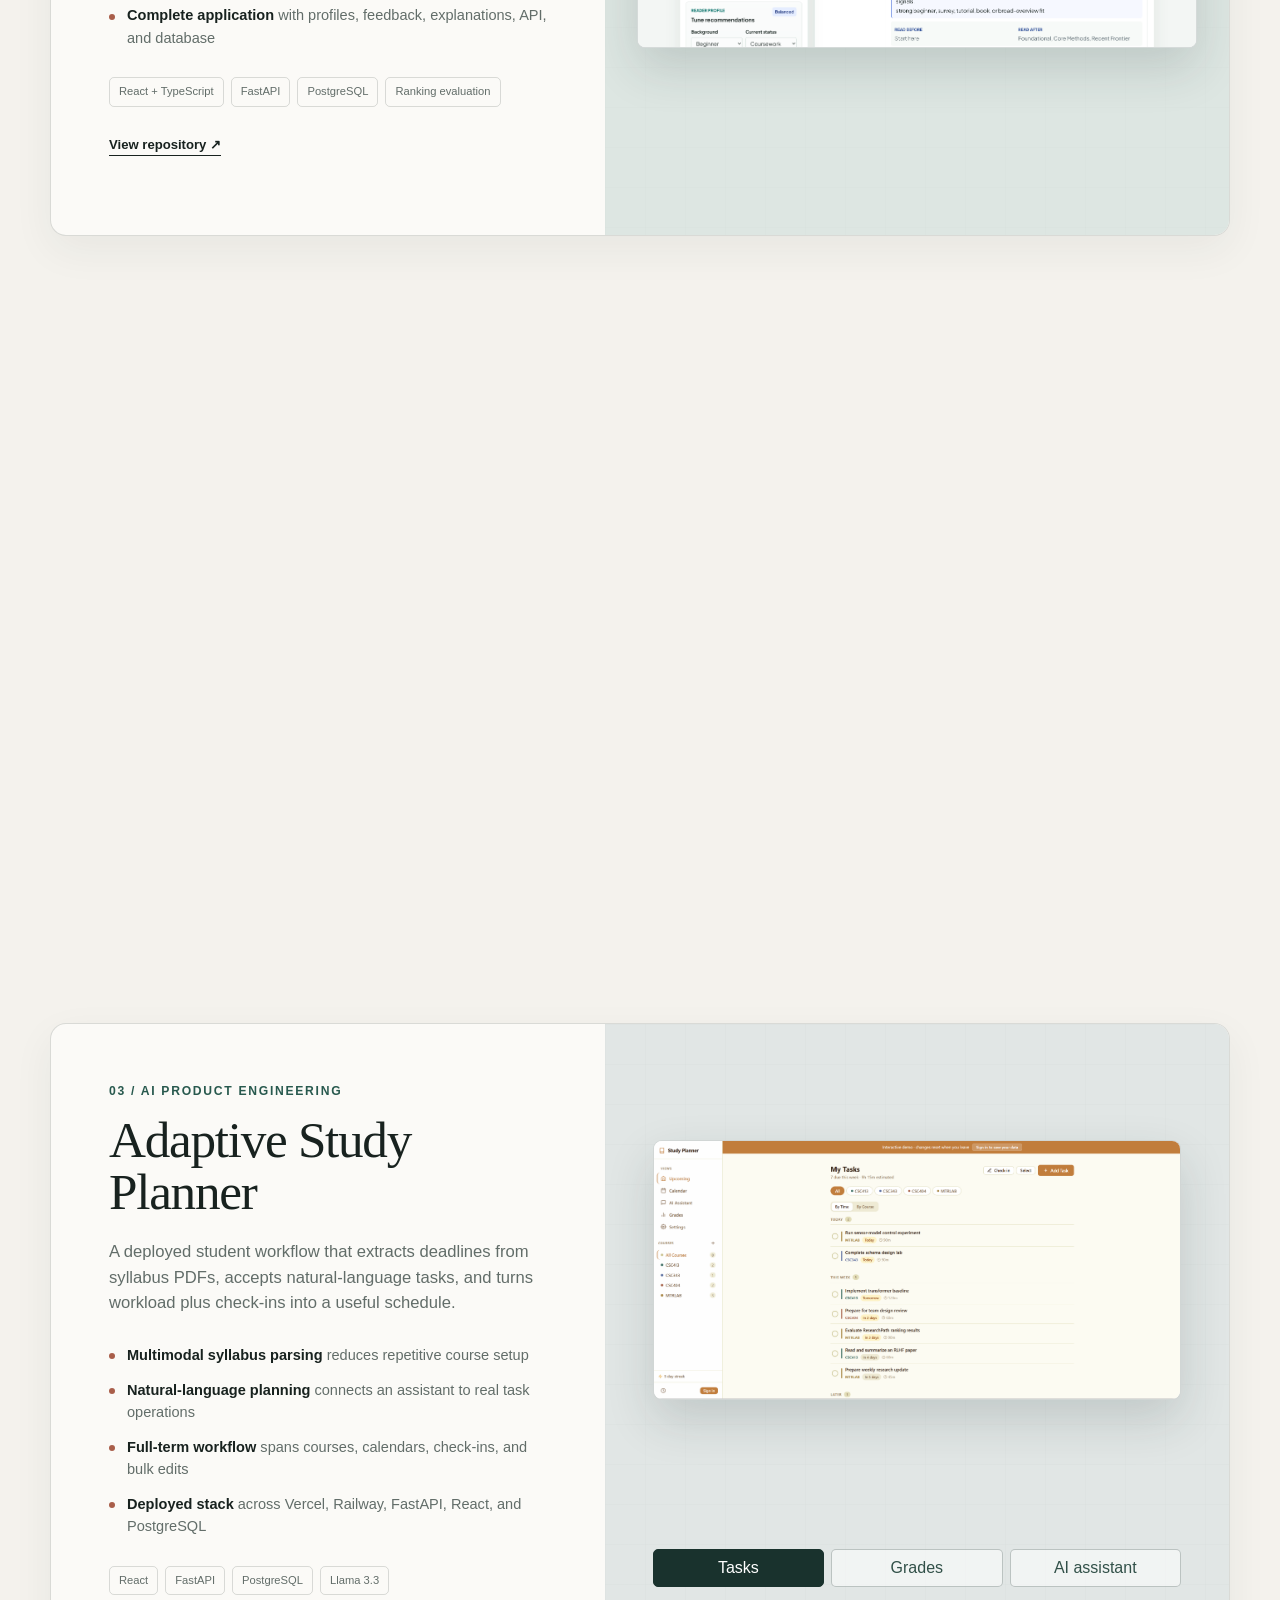
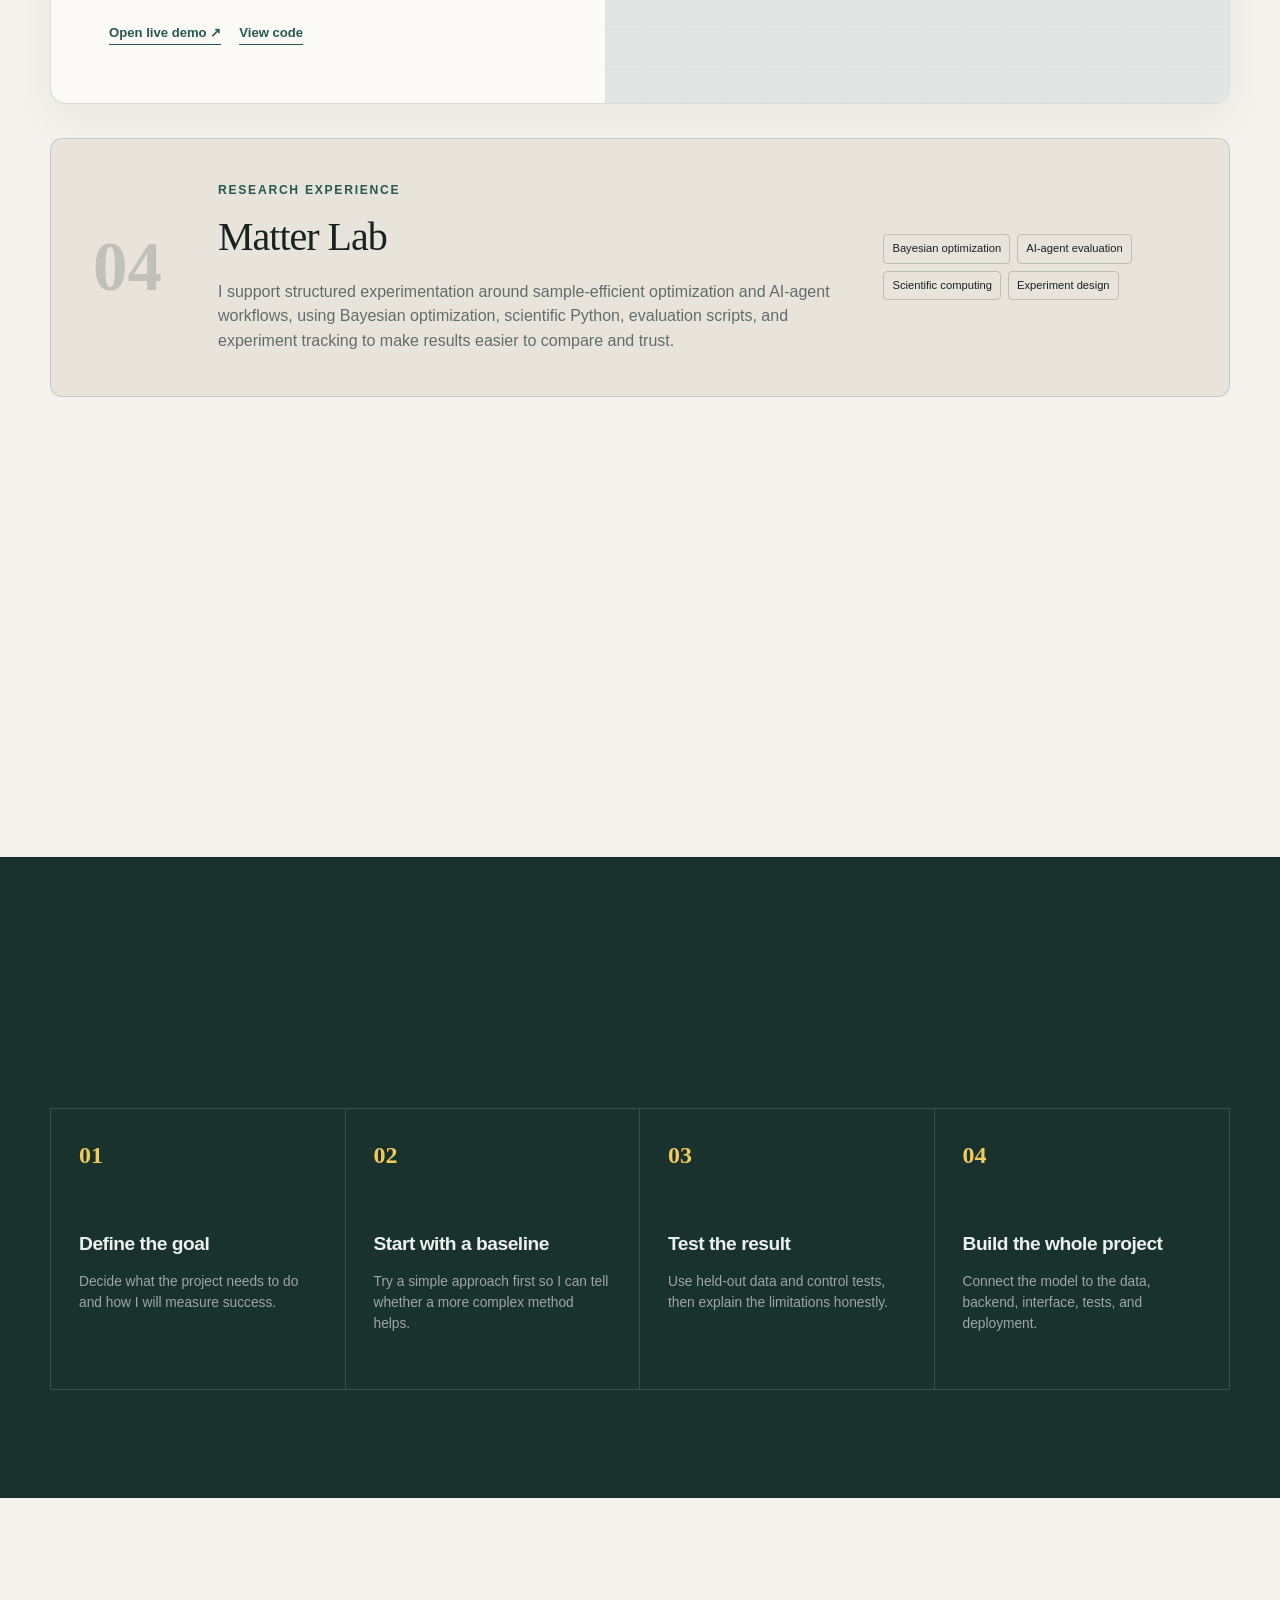
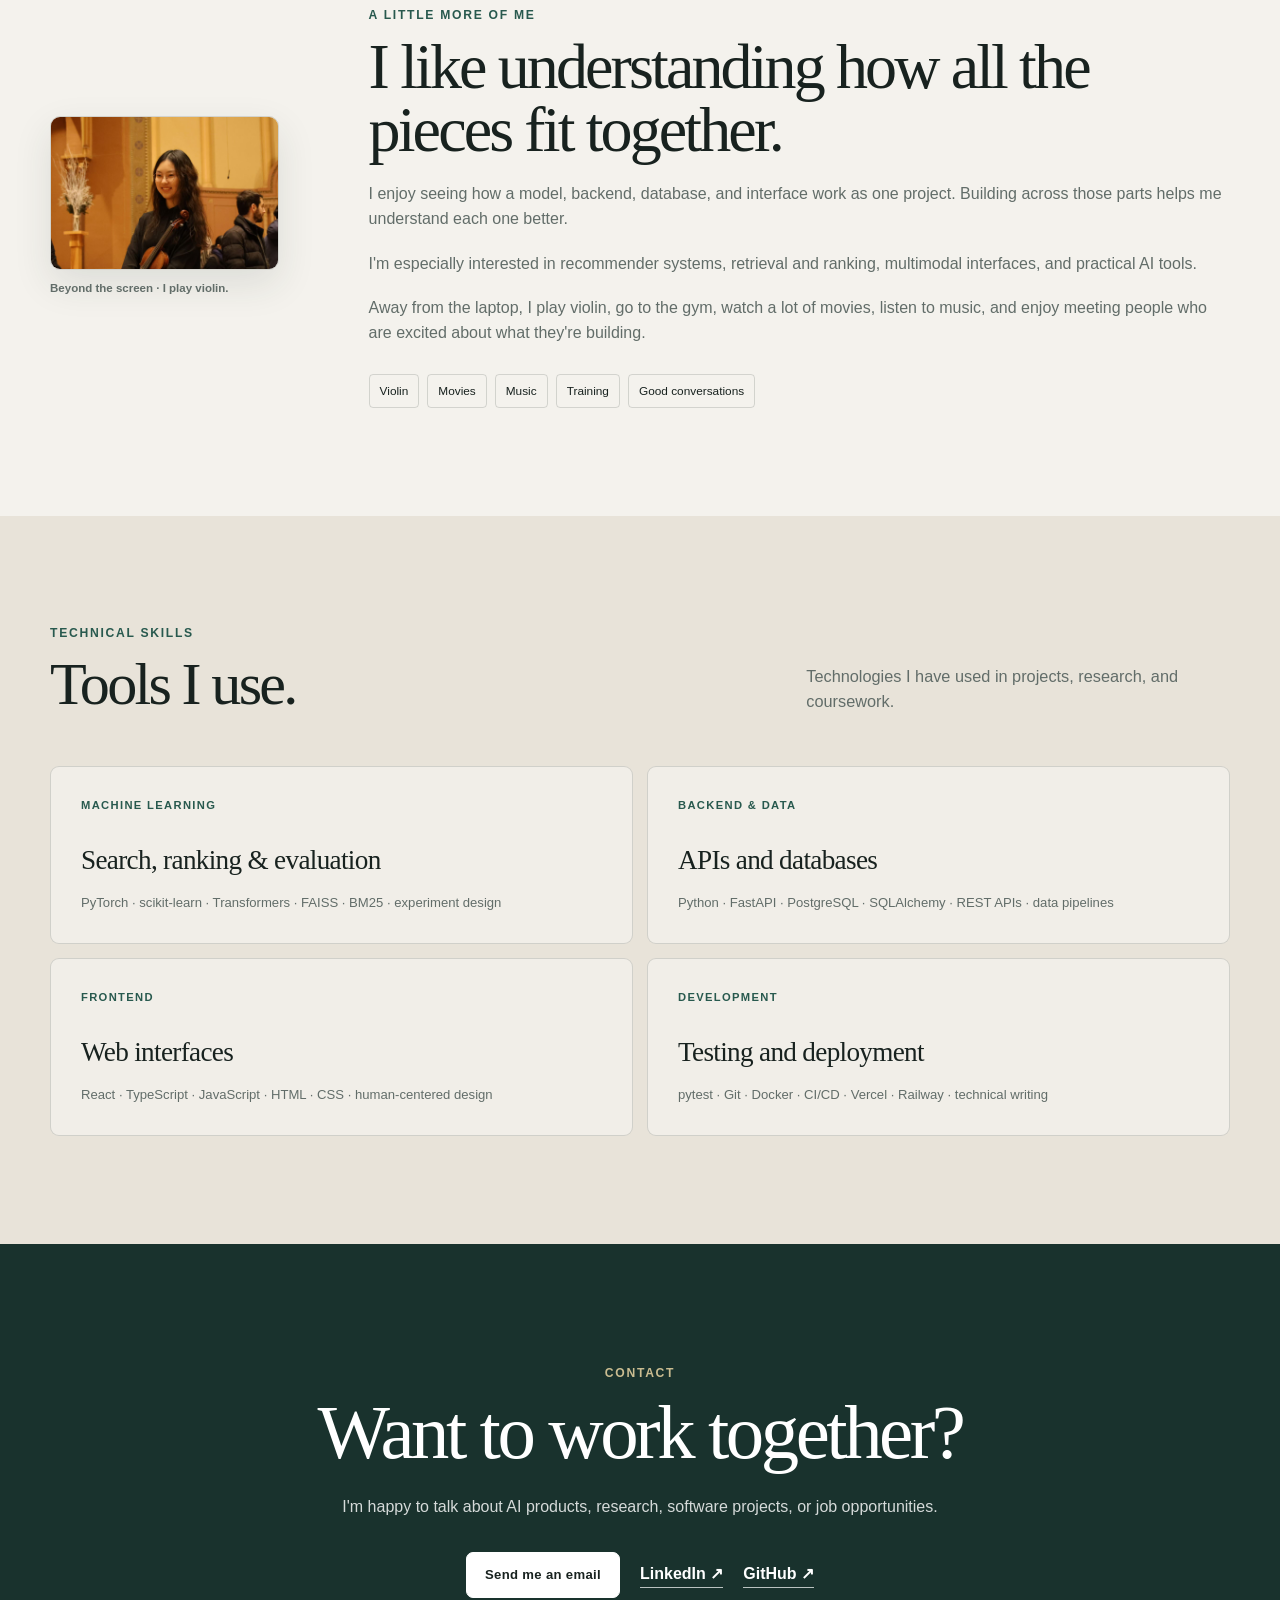
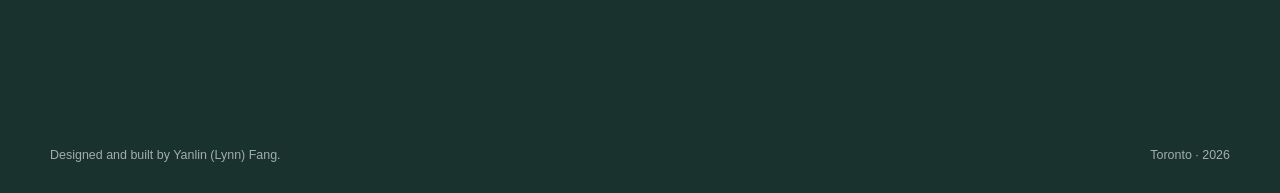
==== commit 5427f7a5: "Make portfolio copy more direct" ====
--- a/index.html
+++ b/index.html
@@ -3,11 +3,11 @@
   <head>
     <meta charset="utf-8">
     <meta name="viewport" content="width=device-width, initial-scale=1">
-    <meta name="description" content="Yanlin (Lynn) Fang builds evaluated AI systems, recommender products, and thoughtful full-stack tools.">
+    <meta name="description" content="Yanlin (Lynn) Fang is a Computer Science student at the University of Toronto building machine learning and full-stack projects.">
     <meta name="theme-color" content="#f4f2ed">
-    <meta property="og:title" content="Yanlin (Lynn) Fang | ML systems &amp; product engineering">
-    <meta property="og:description" content="Selected work across recommender systems, continuous sensor interfaces, AI products, and research.">
-    <title>Yanlin (Lynn) Fang | ML systems &amp; product engineering</title>
+    <meta property="og:title" content="Yanlin (Lynn) Fang | Computer Science &amp; ML projects">
+    <meta property="og:description" content="Student projects across recommender systems, machine learning, full-stack development, and research.">
+    <title>Yanlin (Lynn) Fang | Computer Science &amp; ML projects</title>
     <link rel="icon" href="data:image/svg+xml,<svg xmlns=%22http://www.w3.org/2000/svg%22 viewBox=%220 0 100 100%22><rect width=%22100%22 height=%22100%22 rx=%2224%22 fill=%22%2312231f%22/><text x=%2250%22 y=%2267%22 text-anchor=%22middle%22 font-size=%2252%22 fill=%22%23fbfaf6%22 font-family=%22Georgia%22>LF</text></svg>">
     <link rel="stylesheet" href="portfolio-v2.css?v=20260827">
     <script src="script.js?v=20260827" defer></script>
@@ -26,8 +26,8 @@
       <section class="pf-shell pf-hero" id="top">
         <div class="pf-hero-copy pf-reveal">
           <p class="pf-kicker"><span></span> Computer Science at the University of Toronto</p>
-          <h1>I build AI systems that <em>earn</em> their complexity.</h1>
-          <p class="pf-lead">I&apos;m Yanlin (Lynn) Fang. I work across ML evaluation, backend systems, and product interfaces to turn ambitious ideas into tools people can use—and conclusions engineers can trust.</p>
+          <h1>I&apos;m a computer science student who likes building useful software, especially with <em>machine learning.</em></h1>
+          <p class="pf-lead">I&apos;m Yanlin (Lynn) Fang at the University of Toronto. I&apos;m interested in recommender systems, AI tools, and full-stack development. I learn best by turning ideas into working projects.</p>
           <div class="pf-actions"><a class="pf-button pf-primary" href="#work">Explore selected work</a><a class="pf-button" href="https://github.com/LynnFang00" target="_blank" rel="noreferrer">GitHub ↗</a></div>
         </div>
         <aside class="pf-portrait pf-reveal">
@@ -36,14 +36,14 @@
       </section>
 
       <section class="pf-shell pf-section" id="work">
-        <header class="pf-section-head pf-reveal"><div><p>Selected work</p><h2>Proof, not just project names.</h2></div><span>My favorite projects connect a careful technical question to a complete, inspectable product or experiment.</span></header>
+        <header class="pf-section-head pf-reveal"><div><p>Selected work</p><h2>Projects I have built.</h2></div><span>A few projects that show my work in machine learning, backend engineering, product development, and evaluation.</span></header>
 
         <div class="pf-work">
           <article class="pf-project pf-reveal">
             <div class="pf-project-copy">
               <p class="pf-index">01 / Recommender systems</p><h3>ResearchPath</h3>
               <p class="pf-summary">A local-first research recommender that turns an open-ended topic into a staged, beginner-aware reading path—not another flat results page.</p>
-              <ul><li><b>50k-paper corpus</b> from arXiv and OpenAlex pipelines</li><li><b>Multiple retrieval paths</b> across BM25, TF-IDF, embeddings, FAISS, and learned ranking</li><li><b>Evaluation-gated decisions</b> that keep uncertain rankers opt-in</li><li><b>Full product loop</b> with profiles, feedback, explanations, API, and database</li></ul>
+              <ul><li><b>50k-paper corpus</b> from arXiv and OpenAlex pipelines</li><li><b>Multiple search methods</b> including BM25, TF-IDF, embeddings, FAISS, and learned ranking</li><li><b>Tested ranking choices</b> that keep weaker experimental methods optional</li><li><b>Complete application</b> with profiles, feedback, explanations, API, and database</li></ul>
               <div class="pf-tags"><span>React + TypeScript</span><span>FastAPI</span><span>PostgreSQL</span><span>Ranking evaluation</span></div>
               <a class="pf-project-link" href="https://github.com/LynnFang00/ResearchPath" target="_blank" rel="noreferrer">View repository ↗</a>
             </div>
@@ -90,13 +90,13 @@
         <div class="pf-earlier pf-reveal"><header><p>Earlier explorations</p><span>Projects that taught me to reason about systems before the ML products got larger.</span></header><div><article><small>Java · six-person team</small><h3>Undefined Game Engine</h3><p>Modular architecture, transform systems, scoped variables, refactoring, and code review.</p></article><article><small>Python · graph analysis</small><h3>Movie Connections</h3><p>Interactive exploration of movie graphs with NetworkX, Pandas, and custom structures.</p></article><article><small>Python · adversarial search</small><h3>Connect Five Agent</h3><p>A maintainable game with search-based opponent behavior and complete game logic.</p><a href="https://github.com/LynnFang00/Connect-Five-w-AI-Agent" target="_blank" rel="noreferrer">Repository ↗</a></article></div></div>
       </section>
 
-      <section class="pf-section pf-approach" id="approach"><div class="pf-shell"><header class="pf-section-head pf-reveal"><div><p>How I work</p><h2>Curiosity with guardrails.</h2></div><span>I like ambitious systems. I like them more when evaluation can tell us whether the extra machinery is helping.</span></header><div class="pf-approach-grid"><article class="pf-reveal"><b>01</b><h3>Start with the question</h3><p>Define the decision an experiment needs to support before reaching for a model.</p></article><article class="pf-reveal"><b>02</b><h3>Build the comparison</h3><p>Baselines, held-out data, controls, and failure checks matter as much as architecture.</p></article><article class="pf-reveal"><b>03</b><h3>Finish the product loop</h3><p>APIs, schemas, interfaces, tests, deployment, and documentation make the idea usable.</p></article><article class="pf-reveal"><b>04</b><h3>Say what it means</h3><p>A useful negative result beats an inflated claim. Tradeoffs are part of the output.</p></article></div></div></section>
+      <section class="pf-section pf-approach" id="approach"><div class="pf-shell"><header class="pf-section-head pf-reveal"><div><p>My approach</p><h2>What I&apos;ve learned from building.</h2></div><span>These are habits I&apos;m developing through coursework, research, and personal projects.</span></header><div class="pf-approach-grid"><article class="pf-reveal"><b>01</b><h3>Define the goal</h3><p>Decide what the project needs to do and how I will measure success.</p></article><article class="pf-reveal"><b>02</b><h3>Start with a baseline</h3><p>Try a simple approach first so I can tell whether a more complex method helps.</p></article><article class="pf-reveal"><b>03</b><h3>Test the result</h3><p>Use held-out data and control tests, then explain the limitations honestly.</p></article><article class="pf-reveal"><b>04</b><h3>Build the whole project</h3><p>Connect the model to the data, backend, interface, tests, and deployment.</p></article></div></div></section>
 
-      <section class="pf-shell pf-section pf-about" id="about"><div class="pf-about-photo pf-reveal"><img src="assets/violin-photo.jpg" alt="Yanlin Fang holding her violin after a performance" width="1920" height="1280" loading="lazy"><strong>Beyond the screen · I play violin.</strong></div><div class="pf-about-copy pf-reveal"><p class="pf-index">A little more of me</p><h2>I care about the craft—and the people using it.</h2><p>I&apos;m happiest moving between levels of a problem: why a model behaves the way it does, how an API should expose it, and whether the interface makes the capability understandable.</p><p>I&apos;m drawn to recommender systems, retrieval and ranking, multimodal interfaces, and tools that reduce cognitive overhead without hiding the tradeoffs.</p><p>Away from the laptop, I play violin, go to the gym, watch a lot of movies, listen to music, and enjoy meeting people who are excited about what they&apos;re building.</p><div class="pf-personal"><span>Violin</span><span>Movies</span><span>Music</span><span>Training</span><span>Good conversations</span></div></div></section>
+      <section class="pf-shell pf-section pf-about" id="about"><div class="pf-about-photo pf-reveal"><img src="assets/violin-photo.jpg" alt="Yanlin Fang holding her violin after a performance" width="1920" height="1280" loading="lazy"><strong>Beyond the screen · I play violin.</strong></div><div class="pf-about-copy pf-reveal"><p class="pf-index">A little more of me</p><h2>I like understanding how all the pieces fit together.</h2><p>I enjoy seeing how a model, backend, database, and interface work as one project. Building across those parts helps me understand each one better.</p><p>I&apos;m especially interested in recommender systems, retrieval and ranking, multimodal interfaces, and practical AI tools.</p><p>Away from the laptop, I play violin, go to the gym, watch a lot of movies, listen to music, and enjoy meeting people who are excited about what they&apos;re building.</p><div class="pf-personal"><span>Violin</span><span>Movies</span><span>Music</span><span>Training</span><span>Good conversations</span></div></div></section>
 
-      <section class="pf-section pf-capabilities"><div class="pf-shell"><header class="pf-section-head pf-reveal"><div><p>Capabilities</p><h2>The tools follow the problem.</h2></div><span>A practical toolkit built through shipped products, research, coursework, and experiments.</span></header><div class="pf-cap-grid"><article><p>ML systems</p><h3>Retrieval, ranking &amp; evaluation</h3><span>PyTorch · scikit-learn · Transformers · FAISS · BM25 · experiment design</span></article><article><p>Backend &amp; data</p><h3>Reliable product foundations</h3><span>Python · FastAPI · PostgreSQL · SQLAlchemy · REST APIs · data pipelines</span></article><article><p>Product engineering</p><h3>Interfaces for complex workflows</h3><span>React · TypeScript · JavaScript · HTML · CSS · human-centered design</span></article><article><p>Engineering practice</p><h3>Evidence that survives the demo</h3><span>pytest · Git · Docker · CI/CD · Vercel · Railway · technical writing</span></article></div></div></section>
+      <section class="pf-section pf-capabilities"><div class="pf-shell"><header class="pf-section-head pf-reveal"><div><p>Technical skills</p><h2>Tools I use.</h2></div><span>Technologies I have used in projects, research, and coursework.</span></header><div class="pf-cap-grid"><article><p>Machine learning</p><h3>Search, ranking &amp; evaluation</h3><span>PyTorch · scikit-learn · Transformers · FAISS · BM25 · experiment design</span></article><article><p>Backend &amp; data</p><h3>APIs and databases</h3><span>Python · FastAPI · PostgreSQL · SQLAlchemy · REST APIs · data pipelines</span></article><article><p>Frontend</p><h3>Web interfaces</h3><span>React · TypeScript · JavaScript · HTML · CSS · human-centered design</span></article><article><p>Development</p><h3>Testing and deployment</h3><span>pytest · Git · Docker · CI/CD · Vercel · Railway · technical writing</span></article></div></div></section>
 
-      <section class="pf-contact" id="contact"><div class="pf-shell pf-reveal"><p>Let&apos;s talk</p><h2>Have a hard problem or an interesting idea?</h2><span>I&apos;m always happy to talk about AI products, research systems, movies, music, or whatever you&apos;re excited to build next.</span><div><a class="pf-button pf-primary" href="mailto:lynnfang00@gmail.com">Send me an email</a><a href="https://www.linkedin.com/in/yanlin-fang" target="_blank" rel="noreferrer">LinkedIn ↗</a><a href="https://github.com/LynnFang00" target="_blank" rel="noreferrer">GitHub ↗</a></div></div></section>
+      <section class="pf-contact" id="contact"><div class="pf-shell pf-reveal"><p>Contact</p><h2>Want to work together?</h2><span>I&apos;m happy to talk about AI products, research, software projects, or job opportunities.</span><div><a class="pf-button pf-primary" href="mailto:lynnfang00@gmail.com">Send me an email</a><a href="https://www.linkedin.com/in/yanlin-fang" target="_blank" rel="noreferrer">LinkedIn ↗</a><a href="https://github.com/LynnFang00" target="_blank" rel="noreferrer">GitHub ↗</a></div></div></section>
     </main>
 
     <footer class="pf-footer"><div class="pf-shell"><p>Designed and built by Yanlin (Lynn) Fang.</p><p>Toronto · <span id="current-year">2026</span></p></div></footer>
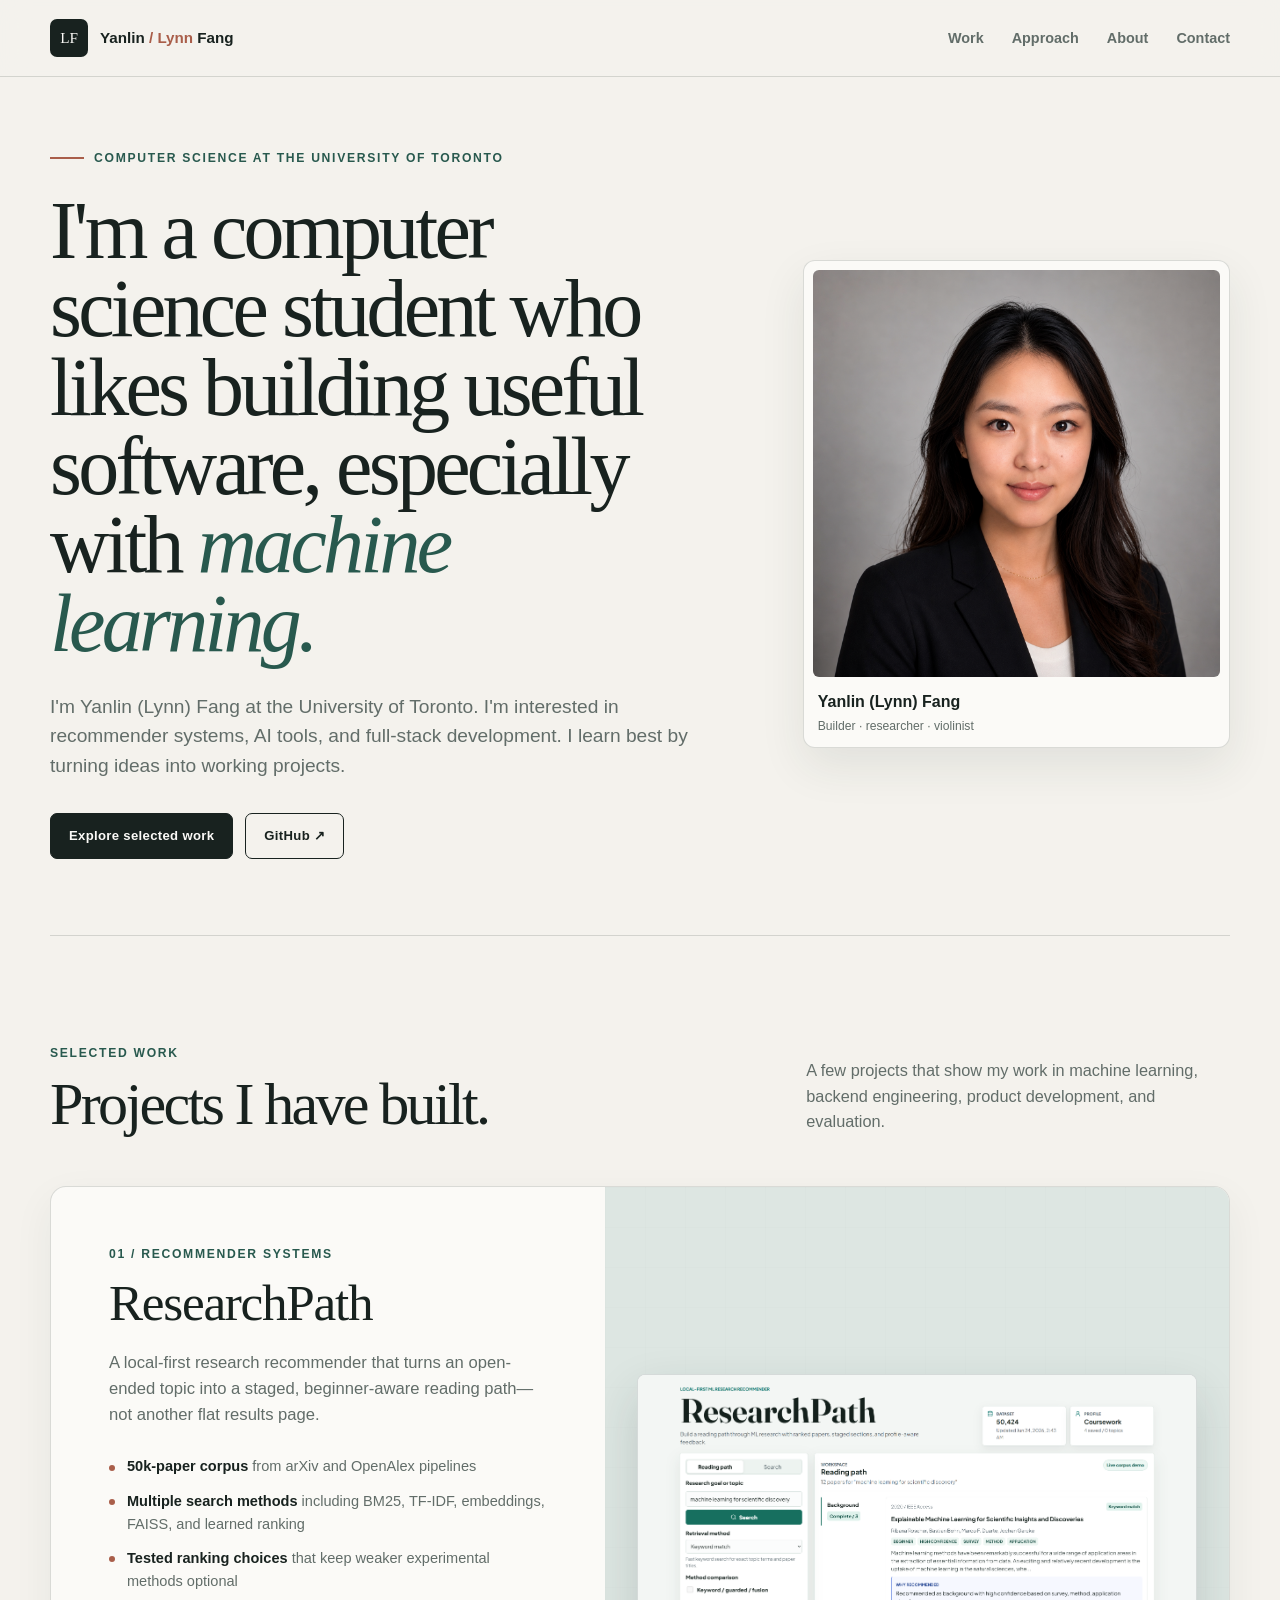
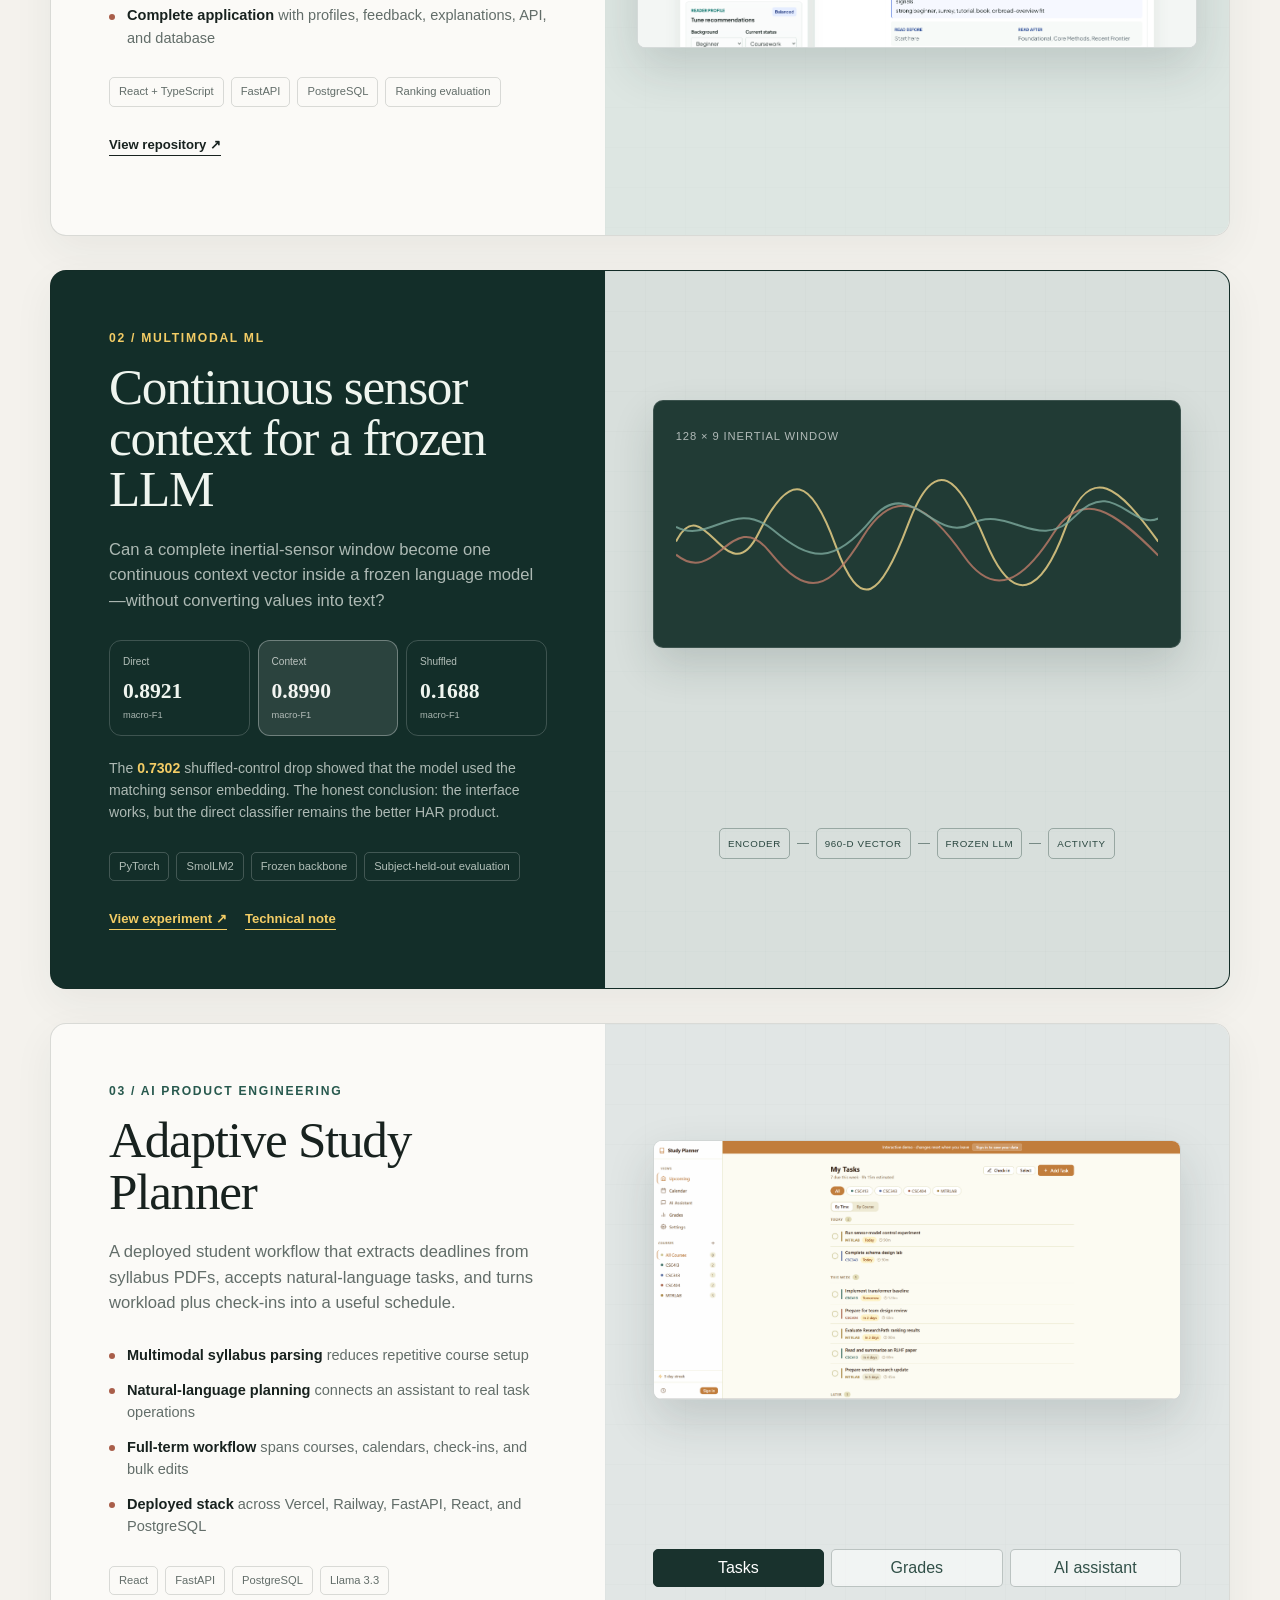
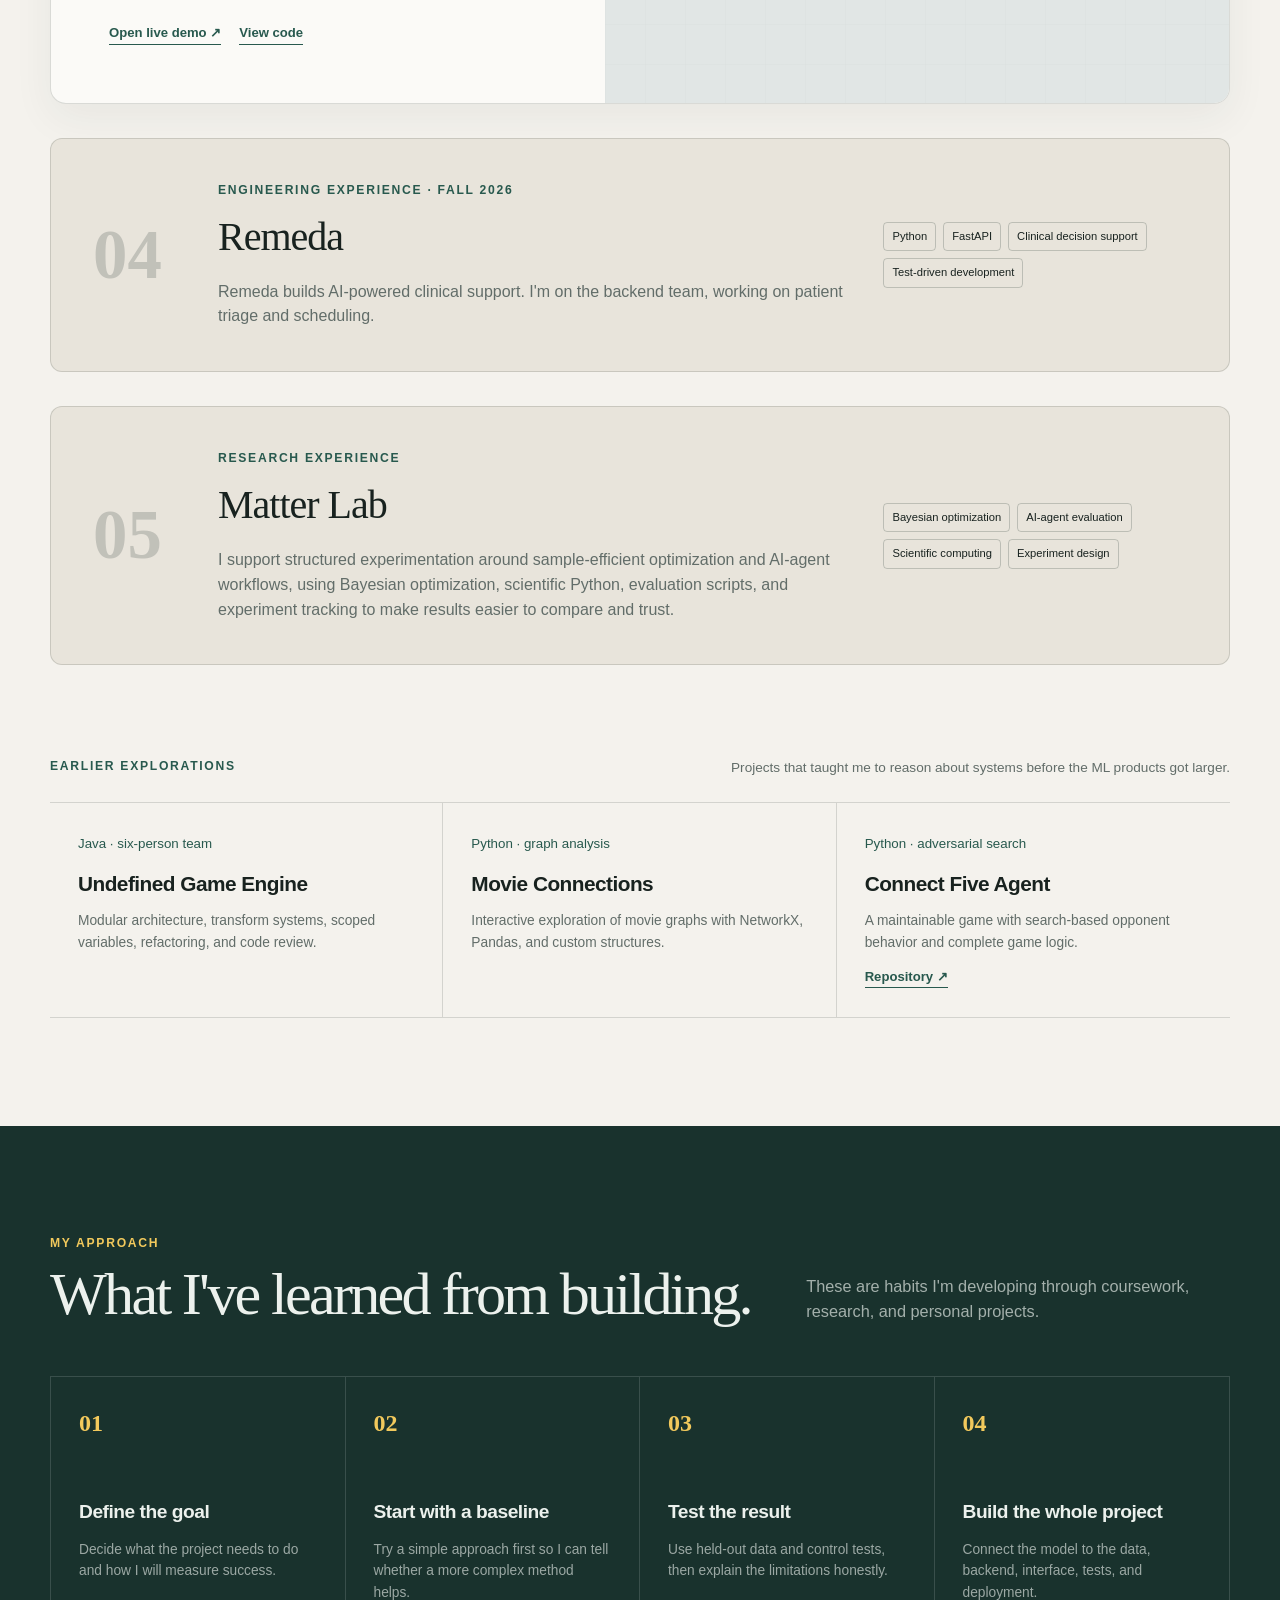
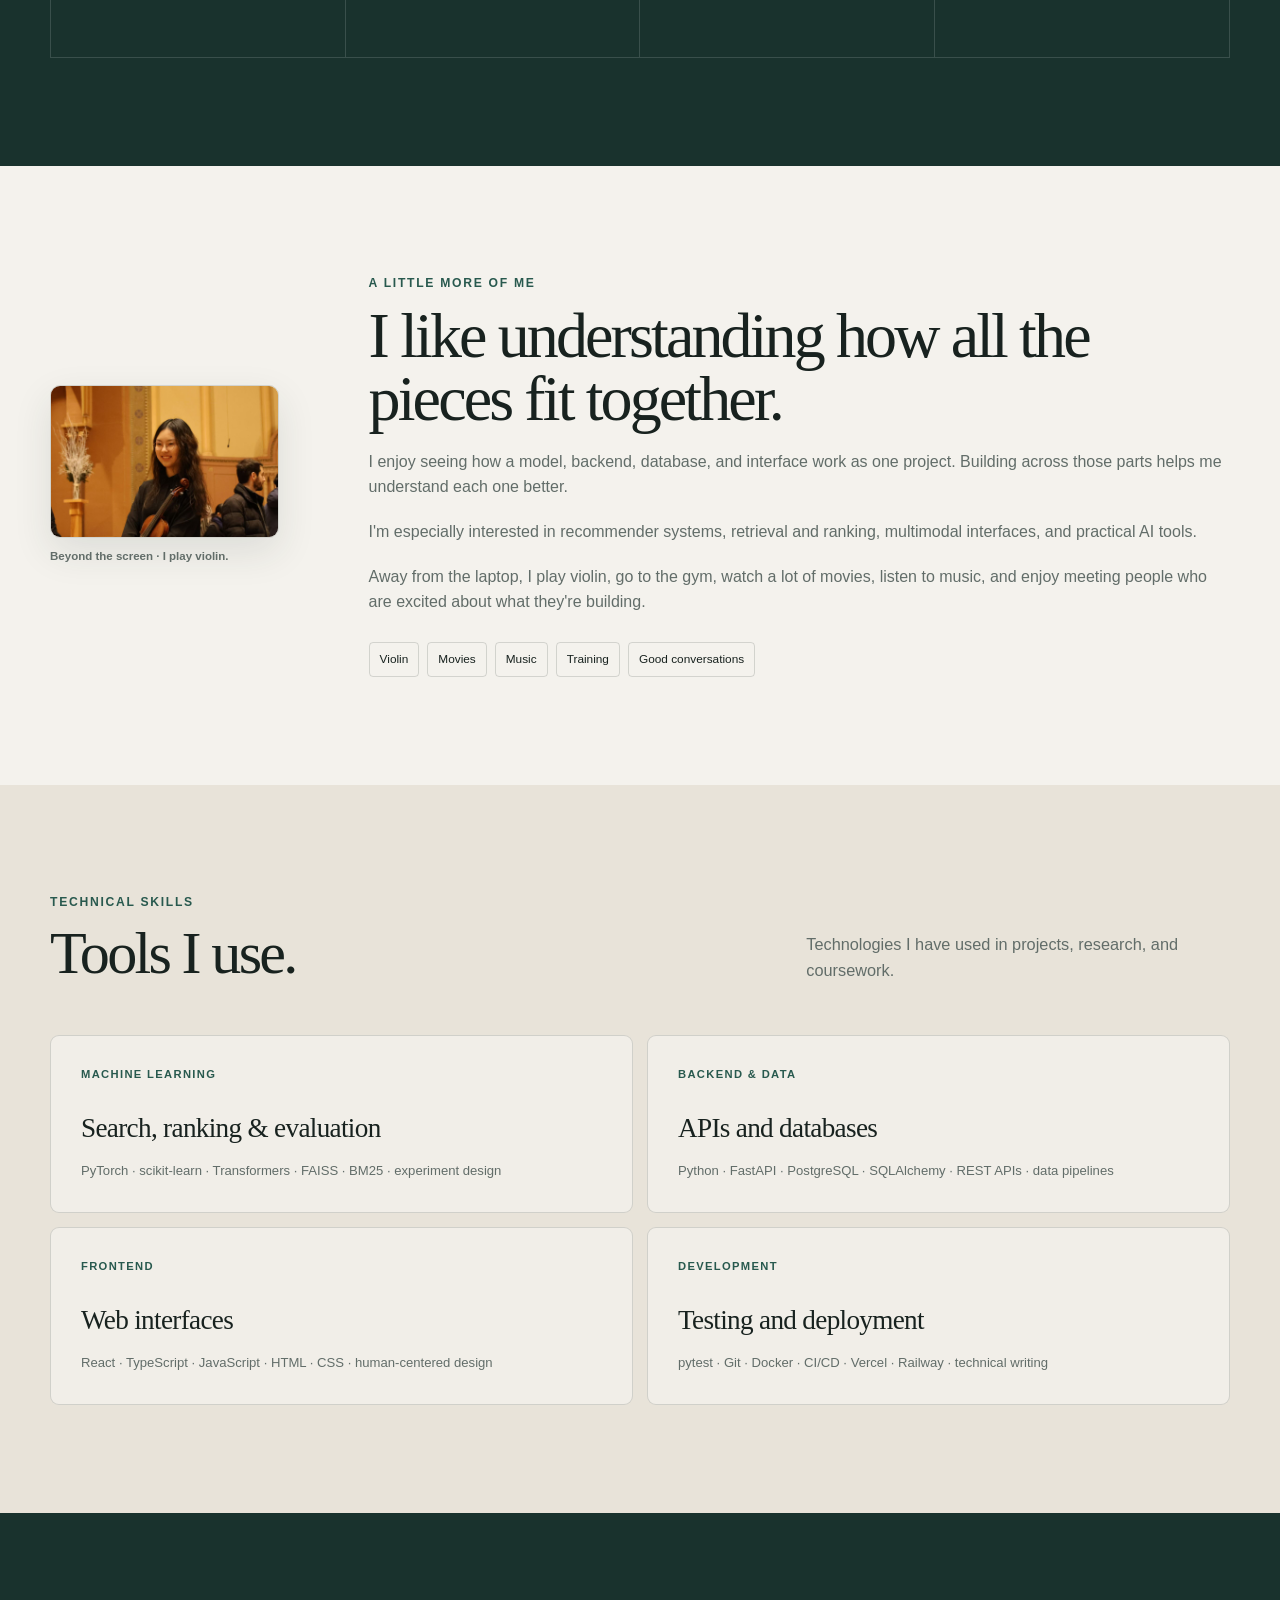
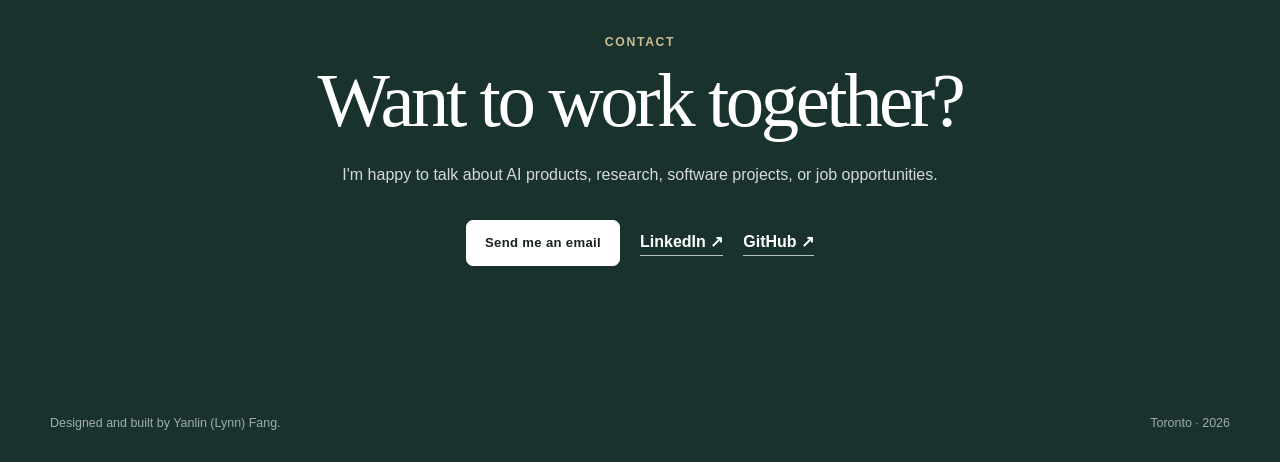
==== commit 39ea31cd: "Add Remeda engineering experience Co-Authored-By: Claude Opus 5.5 <noreply@anthropic.com>" ====
--- a/index.html
+++ b/index.html
@@ -84,7 +84,9 @@
             </div>
           </article>
 
-          <article class="pf-research pf-reveal"><b>04</b><div><p class="pf-index">Research experience</p><h3>Matter Lab</h3><p>I support structured experimentation around sample-efficient optimization and AI-agent workflows, using Bayesian optimization, scientific Python, evaluation scripts, and experiment tracking to make results easier to compare and trust.</p></div><aside><span>Bayesian optimization</span><span>AI-agent evaluation</span><span>Scientific computing</span><span>Experiment design</span></aside></article>
+          <article class="pf-research pf-reveal"><b>04</b><div><p class="pf-index">Engineering experience · Fall 2026</p><h3>Remeda</h3><p>Remeda builds AI-powered clinical support. I&apos;m on the backend team, working on patient triage and scheduling.</p></div><aside><span>Python</span><span>FastAPI</span><span>Clinical decision support</span><span>Test-driven development</span></aside></article>
+
+          <article class="pf-research pf-reveal"><b>05</b><div><p class="pf-index">Research experience</p><h3>Matter Lab</h3><p>I support structured experimentation around sample-efficient optimization and AI-agent workflows, using Bayesian optimization, scientific Python, evaluation scripts, and experiment tracking to make results easier to compare and trust.</p></div><aside><span>Bayesian optimization</span><span>AI-agent evaluation</span><span>Scientific computing</span><span>Experiment design</span></aside></article>
         </div>
 
         <div class="pf-earlier pf-reveal"><header><p>Earlier explorations</p><span>Projects that taught me to reason about systems before the ML products got larger.</span></header><div><article><small>Java · six-person team</small><h3>Undefined Game Engine</h3><p>Modular architecture, transform systems, scoped variables, refactoring, and code review.</p></article><article><small>Python · graph analysis</small><h3>Movie Connections</h3><p>Interactive exploration of movie graphs with NetworkX, Pandas, and custom structures.</p></article><article><small>Python · adversarial search</small><h3>Connect Five Agent</h3><p>A maintainable game with search-based opponent behavior and complete game logic.</p><a href="https://github.com/LynnFang00/Connect-Five-w-AI-Agent" target="_blank" rel="noreferrer">Repository ↗</a></article></div></div>
